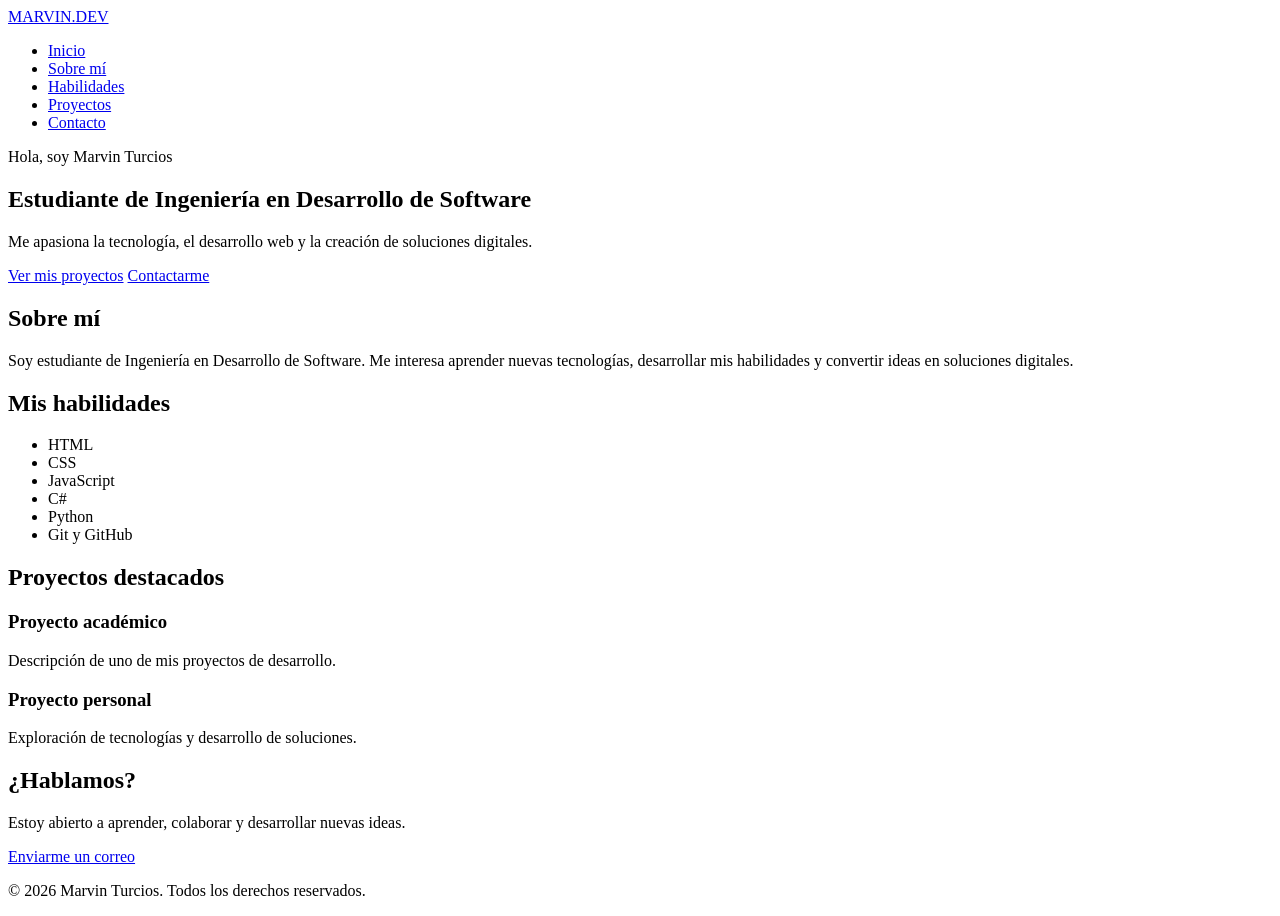
==== index.html @ 81cf1de9 "Commit 1: Crear estructura inicial del portafolio en HTML" ====
<!DOCTYPE html>
<html lang="es">
<head>
    <meta charset="UTF-8">
    <meta name="viewport" content="width=device-width, initial-scale=1.0">
    <meta name="description" content="Portafolio personal de Marvin Turcios, estudiante de Ingeniería en Desarrollo de Software.">
    <title>Marvin Turcios | Desarrollador de Software</title>
</head>

<body>

    <!-- ENCABEZADO Y NAVEGACIÓN -->
    <header>
        <nav>
            <a href="index.html" class="logo">MARVIN.DEV</a>

            <ul>
                <li><a href="#inicio">Inicio</a></li>
                <li><a href="#sobre-mi">Sobre mí</a></li>
                <li><a href="#habilidades">Habilidades</a></li>
                <li><a href="#proyectos">Proyectos</a></li>
                <li><a href="#contacto">Contacto</a></li>
            </ul>
        </nav>
    </header>

    <main>

        <!-- PRESENTACIÓN PRINCIPAL -->
        <section id="inicio">
            <p>Hola, soy Marvin Turcios</p>
            <h1>Estudiante de Ingeniería en Desarrollo de Software</h1>
            <p>
                Me apasiona la tecnología, el desarrollo web
                y la creación de soluciones digitales.
            </p>

            <a href="#proyectos">Ver mis proyectos</a>
            <a href="#contacto">Contactarme</a>
        </section>

        <!-- SOBRE MÍ -->
        <section id="sobre-mi">
            <h2>Sobre mí</h2>
            <p>
                Soy estudiante de Ingeniería en Desarrollo de Software.
                Me interesa aprender nuevas tecnologías, desarrollar
                mis habilidades y convertir ideas en soluciones digitales.
            </p>
        </section>

        <!-- HABILIDADES -->
        <section id="habilidades">
            <h2>Mis habilidades</h2>

            <ul>
                <li>HTML</li>
                <li>CSS</li>
                <li>JavaScript</li>
                <li>C#</li>
                <li>Python</li>
                <li>Git y GitHub</li>
            </ul>
        </section>

        <!-- PROYECTOS -->
        <section id="proyectos">
            <h2>Proyectos destacados</h2>

            <article>
                <h3>Proyecto académico</h3>
                <p>Descripción de uno de mis proyectos de desarrollo.</p>
            </article>

            <article>
                <h3>Proyecto personal</h3>
                <p>Exploración de tecnologías y desarrollo de soluciones.</p>
            </article>
        </section>

        <!-- CONTACTO -->
        <section id="contacto">
            <h2>¿Hablamos?</h2>
            <p>Estoy abierto a aprender, colaborar y desarrollar nuevas ideas.</p>
            <a href="#contacto">
                Enviarme un correo
            </a>
        </section>

    </main>

    <!-- PIE DE PÁGINA -->
    <footer>
        <p>&copy; 2026 Marvin Turcios. Todos los derechos reservados.</p>
    </footer>

</body>
</html>
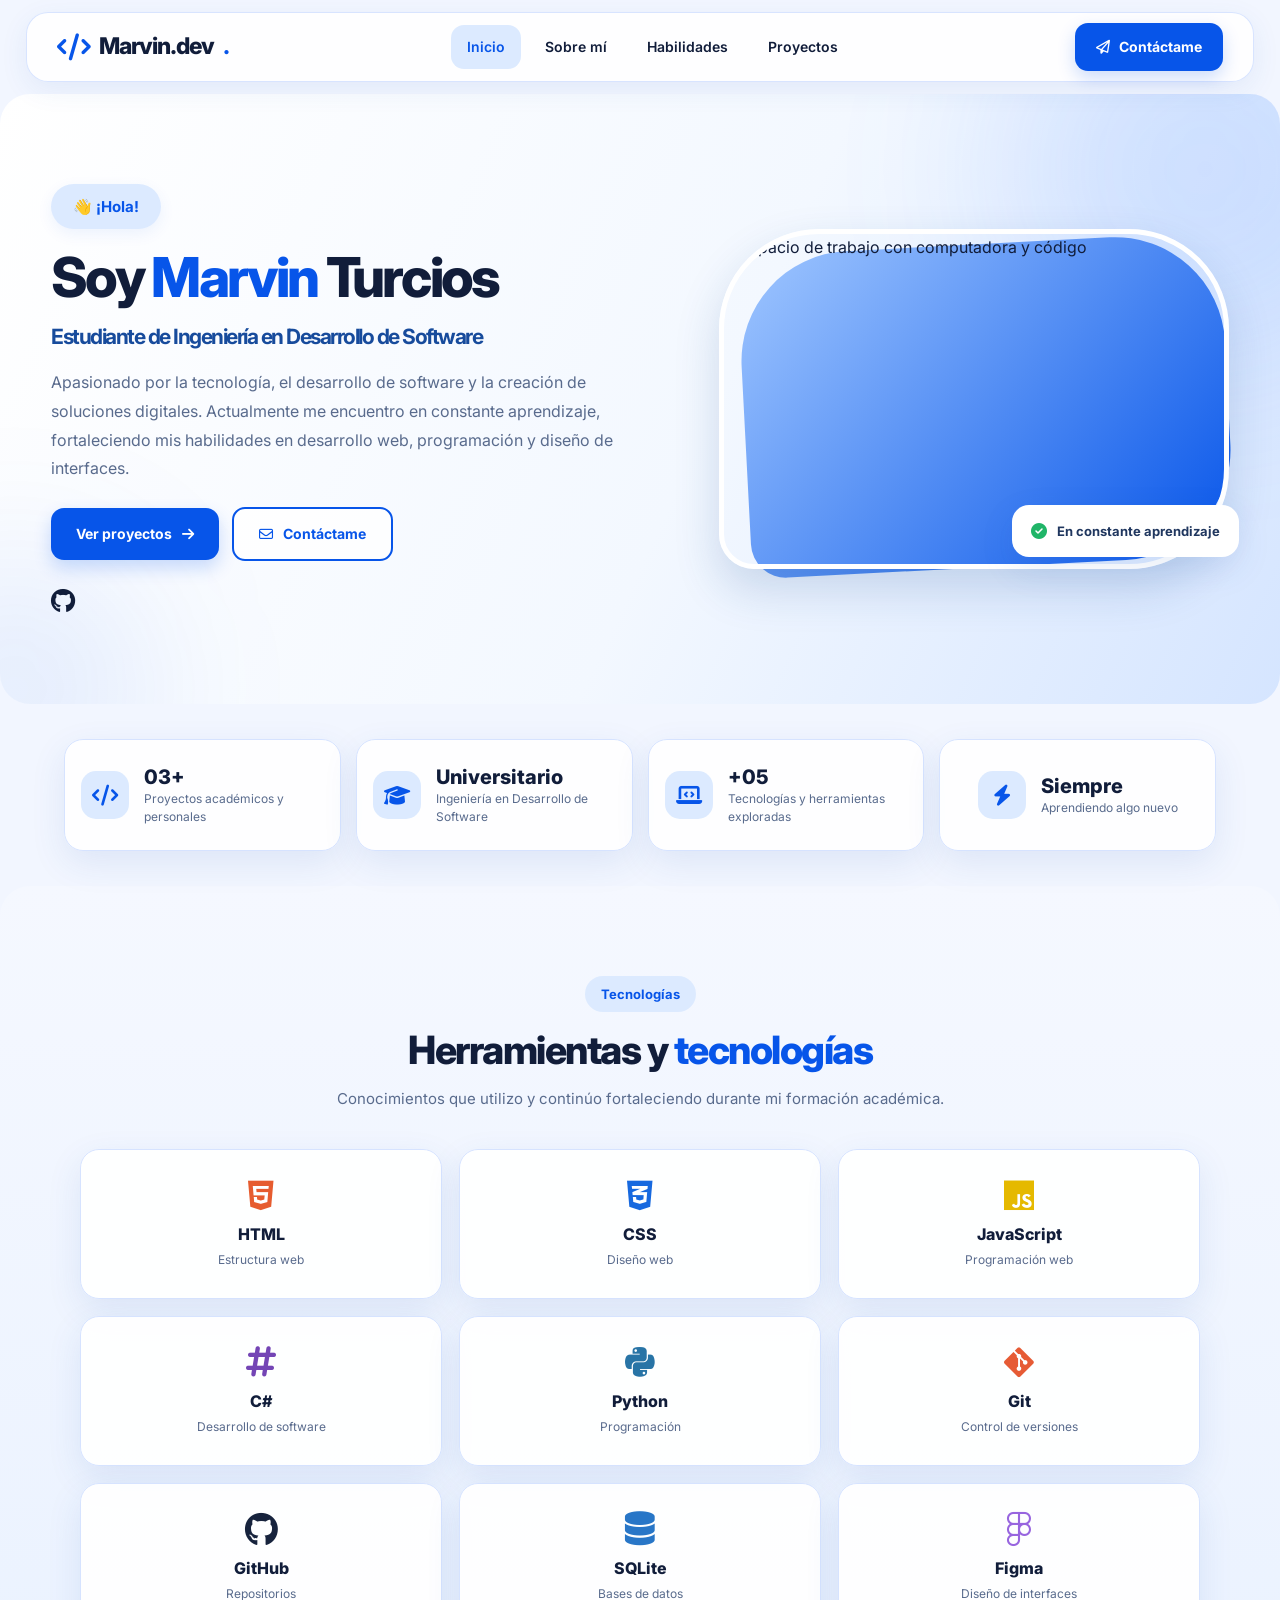
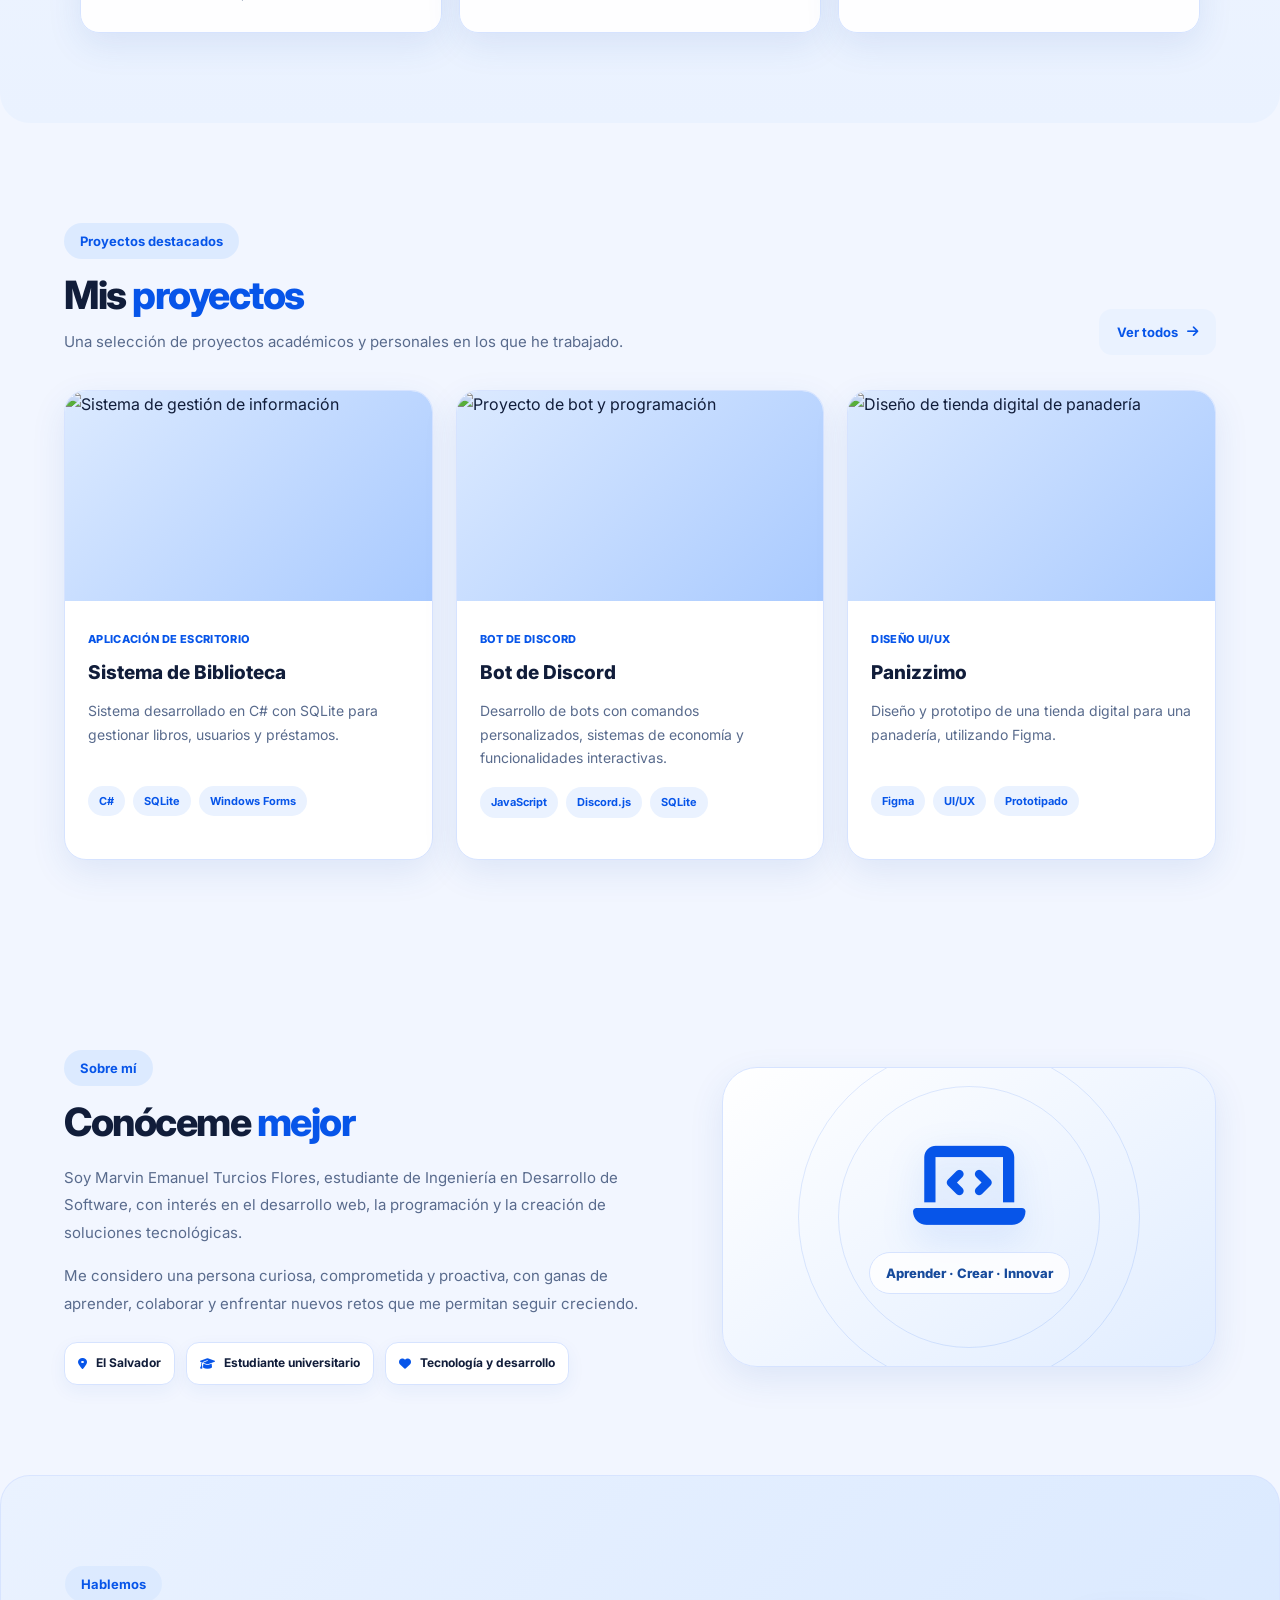
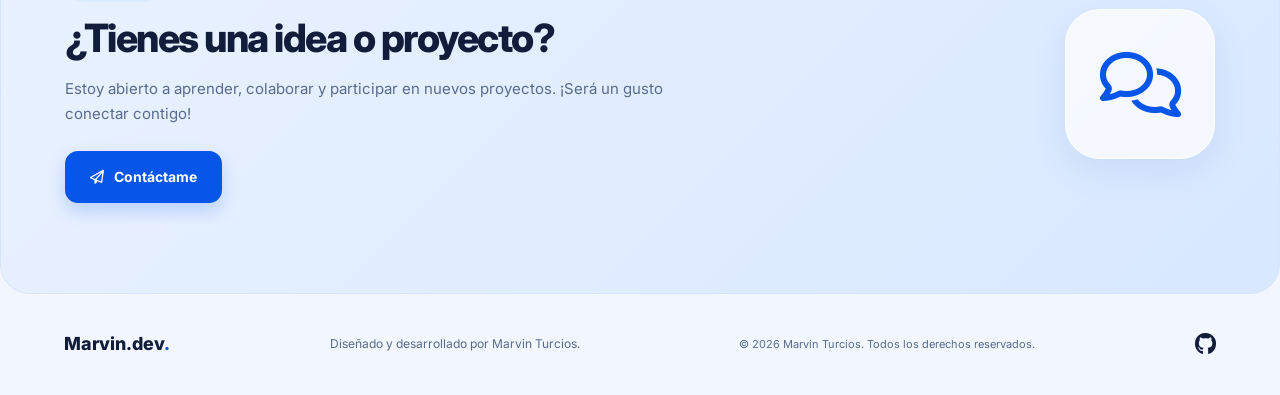
==== commit 0d7dcdb1: "Commit 2: Crear Diseño y agregar animaciones" ====
--- a/index.html
+++ b/index.html
@@ -1,99 +1,628 @@
 
 <!DOCTYPE html>
 <html lang="es">
+
 <head>
     <meta charset="UTF-8">
     <meta name="viewport" content="width=device-width, initial-scale=1.0">
-    <meta name="description" content="Portafolio personal de Marvin Turcios, estudiante de Ingeniería en Desarrollo de Software.">
-    <title>Marvin Turcios | Desarrollador de Software</title>
+
+    <meta name="description"
+        content="Portafolio personal de Marvin Turcios, estudiante de Ingeniería en Desarrollo de Software.">
+
+    <meta name="theme-color" content="#f4f8ff">
+
+    <title>Marvin Turcios | Marvin.dev</title>
+
+    <!-- ESTILOS -->
+    <link rel="stylesheet" href="css/style.css">
+
+    <!-- ICONOS -->
+    <link rel="stylesheet"
+        href="https://cdnjs.cloudflare.com/ajax/libs/font-awesome/6.7.2/css/all.min.css">
+
+    <script src="js/animations.js" defer></script>
+
 </head>
 
 <body>
 
-    <!-- ENCABEZADO Y NAVEGACIÓN -->
+    <!-- =================================================
+         ENCABEZADO Y NAVEGACIÓN
+    ================================================== -->
+
     <header>
+
         <nav>
-            <a href="index.html" class="logo">MARVIN.DEV</a>
+
+            <a href="index.html" class="logo">
+                <i class="fa-solid fa-code"></i>
+                Marvin.dev<span>.</span>
+            </a>
 
             <ul>
-                <li><a href="#inicio">Inicio</a></li>
+                <li><a href="#inicio" class="active">Inicio</a></li>
                 <li><a href="#sobre-mi">Sobre mí</a></li>
                 <li><a href="#habilidades">Habilidades</a></li>
                 <li><a href="#proyectos">Proyectos</a></li>
-                <li><a href="#contacto">Contacto</a></li>
             </ul>
+
+            <div class="nav-actions">
+
+                <a href="#contacto" class="nav-contact">
+                    <i class="fa-regular fa-paper-plane"></i>
+                    Contáctame
+                </a>
+
+            </div>
+
         </nav>
+
     </header>
 
+
     <main>
 
-        <!-- PRESENTACIÓN PRINCIPAL -->
+        <!-- =================================================
+             1. PRESENTACIÓN PRINCIPAL
+        ================================================== -->
+
         <section id="inicio">
-            <p>Hola, soy Marvin Turcios</p>
-            <h1>Estudiante de Ingeniería en Desarrollo de Software</h1>
-            <p>
-                Me apasiona la tecnología, el desarrollo web
-                y la creación de soluciones digitales.
-            </p>
-
-            <a href="#proyectos">Ver mis proyectos</a>
-            <a href="#contacto">Contactarme</a>
+
+            <div class="hero-content">
+
+                <span class="hero-greeting">
+                    👋 ¡Hola!
+                </span>
+
+                <h1>
+                    Soy <span>Marvin</span> Turcios
+                </h1>
+
+                <h2>
+                    Estudiante de Ingeniería en Desarrollo de Software
+                </h2>
+
+                <p>
+                    Apasionado por la tecnología, el desarrollo de software
+                    y la creación de soluciones digitales. Actualmente me
+                    encuentro en constante aprendizaje, fortaleciendo mis
+                    habilidades en desarrollo web, programación y diseño
+                    de interfaces.
+                </p>
+
+                <div class="hero-buttons">
+
+                    <a href="#proyectos" class="btn-primary">
+                        Ver proyectos
+                        <i class="fa-solid fa-arrow-right"></i>
+                    </a>
+
+                    <a href="#contacto" class="btn-outline">
+                        <i class="fa-regular fa-envelope"></i>
+                        Contáctame
+                    </a>
+
+                </div>
+
+                <!-- REDES SOCIALES -->
+
+                <div class="social-links">
+
+                    <a href="https://github.com/marvinturcios-lab"
+                        target="_blank"
+                        rel="noopener noreferrer"
+                        aria-label="GitHub">
+
+                        <i class="fa-brands fa-github"></i>
+
+                    </a>
+
+                </div>
+
+            </div>
+
+
+            <!-- IMAGEN PRINCIPAL -->
+
+            <div class="hero-image">
+
+                <div class="image-decoration"></div>
+
+                <img
+                    src="https://images.unsplash.com/photo-1498050108023-c5249f4df085?auto=format&fit=crop&w=1000&q=85"
+                    alt="Espacio de trabajo con computadora y código">
+
+                <div class="floating-badge">
+
+                    <i class="fa-solid fa-circle-check"></i>
+
+                    En constante aprendizaje
+
+                </div>
+
+            </div>
+
         </section>
 
-        <!-- SOBRE MÍ -->
+
+        <!-- =================================================
+             2. ESTADÍSTICAS
+        ================================================== -->
+
+        <section id="estadisticas">
+
+            <div class="stat-card">
+
+                <div class="stat-icon">
+                    <i class="fa-solid fa-code"></i>
+                </div>
+
+                <div>
+                    <h3>03+</h3>
+                    <p>Proyectos académicos y personales</p>
+                </div>
+
+            </div>
+
+
+            <div class="stat-card">
+
+                <div class="stat-icon">
+                    <i class="fa-solid fa-graduation-cap"></i>
+                </div>
+
+                <div>
+                    <h3>Universitario</h3>
+                    <p>Ingeniería en Desarrollo de Software</p>
+                </div>
+
+            </div>
+
+
+            <div class="stat-card">
+
+                <div class="stat-icon">
+                    <i class="fa-solid fa-laptop-code"></i>
+                </div>
+
+                <div>
+                    <h3>+05</h3>
+                    <p>Tecnologías y herramientas exploradas</p>
+                </div>
+
+            </div>
+
+
+            <div class="stat-card">
+
+                <div class="stat-icon">
+                    <i class="fa-solid fa-bolt"></i>
+                </div>
+
+                <div>
+                    <h3>Siempre</h3>
+                    <p>Aprendiendo algo nuevo</p>
+                </div>
+
+            </div>
+
+        </section>
+
+
+        <!-- =================================================
+             3. HABILIDADES Y TECNOLOGÍAS
+        ================================================== -->
+
+        <section id="habilidades">
+
+            <div class="section-heading">
+
+                <span class="section-tag">
+                    Tecnologías
+                </span>
+
+                <h2>
+                    Herramientas y <span>tecnologías</span>
+                </h2>
+
+                <p>
+                    Conocimientos que utilizo y continúo fortaleciendo
+                    durante mi formación académica.
+                </p>
+
+            </div>
+
+
+            <div class="skills-grid">
+
+                <article class="skill-card">
+
+                    <i class="fa-brands fa-html5 html-icon"></i>
+
+                    <h3>HTML</h3>
+
+                    <p>Estructura web</p>
+
+                </article>
+
+
+                <article class="skill-card">
+
+                    <i class="fa-brands fa-css3-alt css-icon"></i>
+
+                    <h3>CSS</h3>
+
+                    <p>Diseño web</p>
+
+                </article>
+
+
+                <article class="skill-card">
+
+                    <i class="fa-brands fa-js js-icon"></i>
+
+                    <h3>JavaScript</h3>
+
+                    <p>Programación web</p>
+
+                </article>
+
+
+                <article class="skill-card">
+
+                    <i class="fa-solid fa-hashtag csharp-icon"></i>
+
+                    <h3>C#</h3>
+
+                    <p>Desarrollo de software</p>
+
+                </article>
+
+
+                <article class="skill-card">
+
+                    <i class="fa-brands fa-python python-icon"></i>
+
+                    <h3>Python</h3>
+
+                    <p>Programación</p>
+
+                </article>
+
+
+                <article class="skill-card">
+
+                    <i class="fa-brands fa-git-alt git-icon"></i>
+
+                    <h3>Git</h3>
+
+                    <p>Control de versiones</p>
+
+                </article>
+
+
+                <article class="skill-card">
+
+                    <i class="fa-brands fa-github github-icon"></i>
+
+                    <h3>GitHub</h3>
+
+                    <p>Repositorios</p>
+
+                </article>
+
+
+                <article class="skill-card">
+
+                    <i class="fa-solid fa-database database-icon"></i>
+
+                    <h3>SQLite</h3>
+
+                    <p>Bases de datos</p>
+
+                </article>
+
+
+                <article class="skill-card">
+
+                    <i class="fa-brands fa-figma figma-icon"></i>
+
+                    <h3>Figma</h3>
+
+                    <p>Diseño de interfaces</p>
+
+                </article>
+
+            </div>
+
+        </section>
+
+
+        <!-- =================================================
+             4. PROYECTOS DESTACADOS
+        ================================================== -->
+
+        <section id="proyectos">
+
+            <div class="projects-heading">
+
+                <div>
+
+                    <span class="section-tag">
+                        Proyectos destacados
+                    </span>
+
+                    <h2>
+                        Mis <span>proyectos</span>
+                    </h2>
+
+                    <p>
+                        Una selección de proyectos académicos y personales
+                        en los que he trabajado.
+                    </p>
+
+                </div>
+
+                <a href="projects.html" class="projects-link">
+                    Ver todos
+                    <i class="fa-solid fa-arrow-right"></i>
+                </a>
+
+            </div>
+
+
+            <div class="projects-grid">
+
+                <!-- PROYECTO 1 -->
+
+                <article class="project-card">
+
+                    <div class="project-image">
+
+                        <img
+                            src="https://images.unsplash.com/photo-1455390582262-044cdead277a?auto=format&fit=crop&w=900&q=85"
+                            alt="Sistema de gestión de información">
+
+                    </div>
+
+                    <div class="project-content">
+
+                        <span class="project-category">
+                            Aplicación de escritorio
+                        </span>
+
+                        <h3>Sistema de Biblioteca</h3>
+
+                        <p>
+                            Sistema desarrollado en C# con SQLite
+                            para gestionar libros, usuarios y préstamos.
+                        </p>
+
+                        <div class="project-tags">
+
+                            <span>C#</span>
+                            <span>SQLite</span>
+                            <span>Windows Forms</span>
+
+                        </div>
+
+                    </div>
+
+                </article>
+
+
+                <!-- PROYECTO 2 -->
+
+                <article class="project-card">
+
+                    <div class="project-image">
+
+                        <img
+                            src="https://images.unsplash.com/photo-1614680376573-df3480f0c6ff?auto=format&fit=crop&w=900&q=85"
+                            alt="Proyecto de bot y programación">
+
+                    </div>
+
+                    <div class="project-content">
+
+                        <span class="project-category">
+                            Bot de Discord
+                        </span>
+
+                        <h3>Bot de Discord</h3>
+
+                        <p>
+                            Desarrollo de bots con comandos personalizados,
+                            sistemas de economía y funcionalidades interactivas.
+                        </p>
+
+                        <div class="project-tags">
+
+                            <span>JavaScript</span>
+                            <span>Discord.js</span>
+                            <span>SQLite</span>
+
+                        </div>
+
+                    </div>
+
+                </article>
+
+
+                <!-- PROYECTO 3 -->
+
+                <article class="project-card">
+
+                    <div class="project-image">
+
+                        <img
+                            src="https://images.unsplash.com/photo-1509440159596-0249088772ff?auto=format&fit=crop&w=900&q=85"
+                            alt="Diseño de tienda digital de panadería">
+
+                    </div>
+
+                    <div class="project-content">
+
+                        <span class="project-category">
+                            Diseño UI/UX
+                        </span>
+
+                        <h3>Panizzimo</h3>
+
+                        <p>
+                            Diseño y prototipo de una tienda digital
+                            para una panadería, utilizando Figma.
+                        </p>
+
+                        <div class="project-tags">
+
+                            <span>Figma</span>
+                            <span>UI/UX</span>
+                            <span>Prototipado</span>
+
+                        </div>
+
+                    </div>
+
+                </article>
+
+            </div>
+
+        </section>
+
+
+        <!-- =================================================
+             5. SOBRE MÍ
+        ================================================== -->
+
         <section id="sobre-mi">
-            <h2>Sobre mí</h2>
-            <p>
-                Soy estudiante de Ingeniería en Desarrollo de Software.
-                Me interesa aprender nuevas tecnologías, desarrollar
-                mis habilidades y convertir ideas en soluciones digitales.
-            </p>
+
+            <div class="about-content">
+
+                <span class="section-tag">
+                    Sobre mí
+                </span>
+
+                <h2>
+                    Conóceme <span>mejor</span>
+                </h2>
+
+                <p>
+                    Soy Marvin Emanuel Turcios Flores, estudiante de
+                    Ingeniería en Desarrollo de Software, con interés
+                    en el desarrollo web, la programación y la creación
+                    de soluciones tecnológicas.
+                </p>
+
+                <p>
+                    Me considero una persona curiosa, comprometida
+                    y proactiva, con ganas de aprender, colaborar
+                    y enfrentar nuevos retos que me permitan seguir creciendo.
+                </p>
+
+                <div class="about-details">
+
+                    <div>
+                        <i class="fa-solid fa-location-dot"></i>
+                        <span>El Salvador</span>
+                    </div>
+
+                    <div>
+                        <i class="fa-solid fa-graduation-cap"></i>
+                        <span>Estudiante universitario</span>
+                    </div>
+
+                    <div>
+                        <i class="fa-solid fa-heart"></i>
+                        <span>Tecnología y desarrollo</span>
+                    </div>
+
+                </div>
+
+            </div>
+
+            <div class="about-decoration">
+
+                <i class="fa-solid fa-laptop-code"></i>
+
+                <span>Aprender · Crear · Innovar</span>
+
+            </div>
+
         </section>
 
-        <!-- HABILIDADES -->
-        <section id="habilidades">
-            <h2>Mis habilidades</h2>
-
-            <ul>
-                <li>HTML</li>
-                <li>CSS</li>
-                <li>JavaScript</li>
-                <li>C#</li>
-                <li>Python</li>
-                <li>Git y GitHub</li>
-            </ul>
+
+        <!-- =================================================
+             6. CONTACTO
+        ================================================== -->
+
+        <section id="contacto">
+
+            <div class="contact-content">
+
+                <span class="section-tag">
+                    Hablemos
+                </span>
+
+                <h2>
+                    ¿Tienes una idea o proyecto?
+                </h2>
+
+                <p>
+                    Estoy abierto a aprender, colaborar y participar
+                    en nuevos proyectos. ¡Será un gusto conectar contigo!
+                </p>
+
+                <a href="contact.html" class="btn-primary">
+
+                    <i class="fa-regular fa-paper-plane"></i>
+
+                    Contáctame
+
+                </a>
+
+            </div>
+
+            <div class="contact-icon">
+
+                <i class="fa-regular fa-comments"></i>
+
+            </div>
+
         </section>
 
-        <!-- PROYECTOS -->
-        <section id="proyectos">
-            <h2>Proyectos destacados</h2>
-
-            <article>
-                <h3>Proyecto académico</h3>
-                <p>Descripción de uno de mis proyectos de desarrollo.</p>
-            </article>
-
-            <article>
-                <h3>Proyecto personal</h3>
-                <p>Exploración de tecnologías y desarrollo de soluciones.</p>
-            </article>
-        </section>
-
-        <!-- CONTACTO -->
-        <section id="contacto">
-            <h2>¿Hablamos?</h2>
-            <p>Estoy abierto a aprender, colaborar y desarrollar nuevas ideas.</p>
-            <a href="#contacto">
-                Enviarme un correo
-            </a>
-        </section>
-
     </main>
 
-    <!-- PIE DE PÁGINA -->
+
+    <!-- =================================================
+         7. PIE DE PÁGINA
+    ================================================== -->
+
     <footer>
-        <p>&copy; 2026 Marvin Turcios. Todos los derechos reservados.</p>
+
+        <a href="#inicio" class="footer-logo">
+            Marvin.dev<span>.</span>
+        </a>
+
+        <p>
+            Diseñado y desarrollado por Marvin Turcios.
+        </p>
+
+        <p class="copyright">
+            &copy; 2026 Marvin Turcios. Todos los derechos reservados.
+        </p>
+
+        <a href="https://github.com/marvinturcios-lab"
+            target="_blank"
+            rel="noopener noreferrer"
+            aria-label="GitHub">
+
+            <i class="fa-brands fa-github"></i>
+
+        </a>
+
     </footer>
 
 </body>
-</html>
+
+</html>
--- a/css/style.css
+++ b/css/style.css
@@ -0,0 +1,809 @@
+/* =========================================================
+   MARVIN.DEV — DISEÑO + ANIMACIONES
+   ========================================================= */
+
+@import url('https://fonts.googleapis.com/css2?family=Inter:wght@400;500;600;700;800&display=swap');
+
+:root {
+    --primary: #0755e9;
+    --primary-dark: #0644c2;
+    --primary-light: #dceaff;
+    --background: #f2f6ff;
+    --surface: #ffffff;
+    --surface-soft: #f7faff;
+    --text: #111d3a;
+    --text-secondary: #596b8d;
+    --border: #d6e3ff;
+    --shadow: 0 12px 35px rgba(35, 91, 180, .10);
+    --shadow-hover: 0 22px 48px rgba(35, 91, 180, .18);
+    --radius: 22px;
+    --ease-premium: cubic-bezier(.2, .75, .25, 1);
+    --motion-fast: .25s;
+    --motion-medium: .55s;
+}
+
+* {
+    margin: 0;
+    padding: 0;
+    box-sizing: border-box;
+    scroll-behavior: smooth;
+}
+
+html { scroll-padding-top: 105px; }
+
+body {
+    font-family: 'Inter', sans-serif;
+    background: var(--background);
+    color: var(--text);
+    line-height: 1.7;
+    overflow-x: hidden;
+}
+
+::selection { background: var(--primary); color: #fff; }
+
+a { color: inherit; text-decoration: none; }
+img { display: block; max-width: 100%; }
+button, input, textarea { font: inherit; }
+
+a:focus-visible, button:focus-visible {
+    outline: 3px solid rgba(7, 85, 233, .45);
+    outline-offset: 4px;
+    border-radius: 12px;
+}
+
+/* HEADER / NAVEGACIÓN */
+header {
+    width: 100%;
+    padding: 12px 2%;
+    position: sticky;
+    top: 0;
+    z-index: 1000;
+    animation: header-enter .75s var(--ease-premium) both;
+}
+
+nav {
+    width: 100%;
+    max-width: 1500px;
+    min-height: 70px;
+    margin: auto;
+    padding: 10px 30px;
+    display: flex;
+    align-items: center;
+    justify-content: space-between;
+    gap: 20px;
+    background: rgba(255,255,255,.88);
+    -webkit-backdrop-filter: blur(18px);
+    backdrop-filter: blur(18px);
+    border: 1px solid rgba(214,227,255,.95);
+    border-radius: 22px;
+    box-shadow: 0 8px 28px rgba(35,91,180,.08);
+    transition: box-shadow var(--motion-medium) var(--ease-premium),
+                background var(--motion-medium) var(--ease-premium);
+}
+
+nav:hover { box-shadow: var(--shadow); }
+
+.logo {
+    display: inline-flex;
+    align-items: center;
+    gap: 9px;
+    flex-shrink: 0;
+    color: var(--text);
+    font-size: 23px;
+    font-weight: 800;
+    letter-spacing: -1px;
+    transition: transform var(--motion-medium) var(--ease-premium);
+}
+.logo i { color: var(--primary); font-size: 27px; }
+.logo span, .footer-logo span { color: var(--primary); }
+.logo:hover { transform: translateY(-2px); }
+
+nav ul {
+    display: flex;
+    align-items: center;
+    justify-content: center;
+    gap: 8px;
+    list-style: none;
+}
+nav ul li a {
+    display: block;
+    padding: 10px 16px;
+    border-radius: 13px;
+    color: var(--text);
+    font-size: 14px;
+    font-weight: 600;
+    transition: color var(--motion-fast) ease,
+                background var(--motion-fast) ease,
+                transform var(--motion-fast) ease;
+}
+nav ul li a:hover,
+nav ul li a.active {
+    color: var(--primary);
+    background: var(--primary-light);
+}
+nav ul li a:hover { transform: translateY(-2px); }
+
+.nav-contact {
+    display: inline-flex;
+    align-items: center;
+    justify-content: center;
+    gap: 9px;
+    padding: 12px 21px;
+    border-radius: 13px;
+    background: var(--primary);
+    color: #fff;
+    font-size: 14px;
+    font-weight: 700;
+    box-shadow: 0 7px 18px rgba(7,85,233,.20);
+    transition: transform var(--motion-medium) var(--ease-premium),
+                box-shadow var(--motion-medium) var(--ease-premium),
+                background var(--motion-fast) ease;
+}
+.nav-contact:hover {
+    background: var(--primary-dark);
+    transform: translateY(-3px);
+    box-shadow: 0 13px 25px rgba(7,85,233,.27);
+}
+
+/* CONTENIDO GENERAL */
+main { width: 100%; max-width: 1600px; margin: auto; }
+section {
+    padding: 90px 5%;
+    scroll-margin-top: 100px;
+}
+.section-tag {
+    display: inline-flex;
+    align-items: center;
+    padding: 7px 16px;
+    margin-bottom: 13px;
+    color: var(--primary);
+    background: var(--primary-light);
+    border-radius: 30px;
+    font-size: 13px;
+    font-weight: 700;
+}
+section h2, .section-heading h2, .projects-heading h2, .about-content h2 {
+    color: var(--text);
+    font-size: clamp(28px, 4vw, 39px);
+    font-weight: 800;
+    letter-spacing: -1.5px;
+    line-height: 1.2;
+}
+section h2 span, .section-heading h2 span, .projects-heading h2 span,
+.about-content h2 span { color: var(--primary); }
+
+/* HERO */
+#inicio {
+    min-height: 610px;
+    padding: 75px 4%;
+    display: grid;
+    grid-template-columns: 1.1fr .9fr;
+    align-items: center;
+    gap: 45px;
+    position: relative;
+    isolation: isolate;
+    overflow: hidden;
+    background: linear-gradient(115deg, #fff 0%, #f3f8ff 55%, #d5e5ff 100%);
+    border-radius: 30px;
+}
+#inicio::before, #inicio::after {
+    content: "";
+    position: absolute;
+    z-index: -1;
+    border-radius: 50%;
+    pointer-events: none;
+}
+#inicio::before {
+    width: 390px; height: 390px;
+    right: -120px; top: -120px;
+    background: rgba(80,143,255,.15);
+    filter: blur(85px);
+    animation: ambient-drift 12s ease-in-out infinite alternate;
+}
+#inicio::after {
+    width: 270px; height: 270px;
+    left: -120px; bottom: -120px;
+    background: rgba(7,85,233,.09);
+    filter: blur(75px);
+}
+.hero-content { max-width: 650px; position: relative; z-index: 2; }
+.hero-greeting {
+    display: inline-flex;
+    align-items: center;
+    gap: 8px;
+    padding: 10px 22px;
+    margin-bottom: 17px;
+    border-radius: 30px;
+    background: #dceaff;
+    color: var(--primary);
+    font-size: 15px;
+    font-weight: 700;
+    box-shadow: 0 5px 16px rgba(7,85,233,.07);
+    animation: greeting-float 4.5s ease-in-out infinite;
+}
+.hero-content h1 {
+    margin-bottom: 13px;
+    color: var(--text);
+    font-size: clamp(38px, 5vw, 55px);
+    line-height: 1.13;
+    font-weight: 800;
+    letter-spacing: -2.7px;
+}
+.hero-content h1 span { color: var(--primary); }
+.hero-content h2 {
+    margin-bottom: 17px;
+    color: #174b9c;
+    font-size: clamp(17px, 2vw, 21px);
+    font-weight: 700;
+    line-height: 1.4;
+}
+.hero-content p {
+    max-width: 610px;
+    margin-bottom: 24px;
+    color: var(--text-secondary);
+    font-size: 16px;
+    line-height: 1.8;
+}
+.hero-buttons {
+    display: flex;
+    align-items: center;
+    flex-wrap: wrap;
+    gap: 13px;
+}
+.btn-primary, .btn-outline {
+    min-height: 52px;
+    padding: 13px 25px;
+    display: inline-flex;
+    align-items: center;
+    justify-content: center;
+    gap: 10px;
+    border-radius: 13px;
+    font-size: 14px;
+    font-weight: 700;
+    transition: transform var(--motion-medium) var(--ease-premium),
+                box-shadow var(--motion-medium) var(--ease-premium),
+                background var(--motion-fast) ease,
+                color var(--motion-fast) ease;
+}
+.btn-primary {
+    color: #fff;
+    background: var(--primary);
+    box-shadow: 0 8px 18px rgba(7,85,233,.20);
+}
+.btn-primary:hover {
+    color: #fff;
+    background: var(--primary-dark);
+    transform: translateY(-4px);
+    box-shadow: 0 14px 28px rgba(7,85,233,.29);
+}
+.btn-primary i, .nav-contact i { transition: transform var(--motion-medium) var(--ease-premium); }
+.btn-primary:hover i, .nav-contact:hover i { transform: translateX(4px); }
+.btn-outline {
+    color: var(--primary);
+    border: 2px solid var(--primary);
+    background: rgba(255,255,255,.78);
+}
+.btn-outline:hover {
+    color: #fff;
+    background: var(--primary);
+    transform: translateY(-4px);
+    box-shadow: 0 12px 25px rgba(7,85,233,.18);
+}
+.social-links {
+    display: flex;
+    align-items: center;
+    gap: 21px;
+    margin-top: 28px;
+}
+.social-links a {
+    display: inline-flex;
+    color: var(--text);
+    font-size: 25px;
+    transition: color var(--motion-fast) ease,
+                transform var(--motion-medium) var(--ease-premium);
+}
+.social-links a:hover {
+    color: var(--primary);
+    transform: translateY(-5px) scale(1.12);
+}
+
+/* IMAGEN DEL HERO */
+.hero-image {
+    position: relative;
+    width: 100%;
+    max-width: 520px;
+    justify-self: center;
+    isolation: isolate;
+}
+.hero-image img {
+    width: 100%;
+    height: 340px;
+    object-fit: cover;
+    position: relative;
+    z-index: 2;
+    border: 5px solid #fff;
+    border-radius: 100px 100px 100px 35px;
+    box-shadow: 0 20px 45px rgba(29,75,145,.18);
+    transition: transform .8s var(--ease-premium), box-shadow .8s var(--ease-premium);
+}
+.hero-image:hover img {
+    transform: translateY(-5px) scale(1.015);
+    box-shadow: 0 28px 55px rgba(29,75,145,.23);
+}
+.image-decoration {
+    position: absolute;
+    z-index: 1;
+    top: 15px; left: 25px;
+    width: 95%; height: 95%;
+    background: linear-gradient(135deg, #9fc6ff, var(--primary));
+    border-radius: 110px 110px 110px 35px;
+    transform: rotate(-3deg);
+    animation: decoration-breathe 7s ease-in-out infinite;
+}
+.floating-badge {
+    position: absolute;
+    z-index: 3;
+    right: -10px; bottom: 12px;
+    display: flex;
+    align-items: center;
+    gap: 10px;
+    padding: 15px 19px;
+    color: #20375f;
+    background: #fff;
+    border-radius: 17px;
+    font-size: 13px;
+    font-weight: 700;
+    box-shadow: var(--shadow);
+    animation: badge-float 5s ease-in-out infinite;
+}
+.floating-badge i { color: #20b568; font-size: 16px; }
+
+/* ESTADÍSTICAS */
+#estadisticas {
+    display: grid;
+    grid-template-columns: repeat(4, minmax(0, 1fr));
+    gap: 15px;
+    padding-top: 35px;
+    padding-bottom: 35px;
+}
+.stat-card {
+    min-height: 112px;
+    display: flex;
+    align-items: center;
+    justify-content: center;
+    gap: 15px;
+    padding: 20px 16px;
+    background: rgba(255,255,255,.88);
+    border: 1px solid var(--border);
+    border-radius: 19px;
+    box-shadow: var(--shadow);
+    transition: transform .55s var(--ease-premium), box-shadow .55s var(--ease-premium), border-color .3s ease;
+}
+.stat-card:hover {
+    transform: translateY(-7px);
+    border-color: #a9c9ff;
+    box-shadow: var(--shadow-hover);
+}
+.stat-icon {
+    width: 48px; height: 48px;
+    flex: 0 0 48px;
+    display: grid;
+    place-items: center;
+    color: var(--primary);
+    background: var(--primary-light);
+    border-radius: 15px;
+    font-size: 21px;
+    transition: transform .55s var(--ease-premium);
+}
+.stat-card:hover .stat-icon { transform: rotate(-8deg) scale(1.08); }
+.stat-card h3 { color: var(--text); font-size: 20px; font-weight: 800; line-height: 1.25; }
+.stat-card p { color: var(--text-secondary); font-size: 12px; line-height: 1.45; }
+
+/* HABILIDADES */
+#habilidades {
+    background: linear-gradient(180deg, #f5f8ff, #eaf2ff);
+    border-radius: 30px;
+}
+.section-heading { max-width: 780px; margin: 0 auto 38px; text-align: center; }
+.section-heading .section-tag { margin-bottom: 15px; }
+.section-heading h2 { margin-bottom: 12px; }
+.section-heading p { color: var(--text-secondary); font-size: 15px; }
+.skills-grid {
+    max-width: 1120px;
+    margin: auto;
+    display: grid;
+    grid-template-columns: repeat(3, minmax(0, 1fr));
+    gap: 17px;
+}
+.skill-card {
+    min-height: 150px;
+    padding: 23px 17px;
+    display: flex;
+    flex-direction: column;
+    align-items: center;
+    justify-content: center;
+    text-align: center;
+    background: rgba(255,255,255,.92);
+    border: 1px solid var(--border);
+    border-radius: 19px;
+    box-shadow: var(--shadow);
+    transition: transform .55s var(--ease-premium), box-shadow .55s var(--ease-premium), border-color .3s ease;
+}
+.skill-card:hover {
+    transform: translateY(-8px) scale(1.015);
+    border-color: #a9c9ff;
+    box-shadow: var(--shadow-hover);
+}
+.skill-card > i {
+    margin-bottom: 9px;
+    font-size: 34px;
+    transition: transform .55s var(--ease-premium), filter .55s ease;
+}
+.skill-card:hover > i { transform: translateY(-4px) scale(1.13); filter: drop-shadow(0 5px 7px rgba(7,85,233,.16)); }
+.skill-card h3 { margin-bottom: 2px; color: var(--text); font-size: 16px; font-weight: 800; }
+.skill-card p { color: var(--text-secondary); font-size: 12px; }
+.html-icon { color: #e65c2f; }
+.css-icon { color: #1769df; }
+.js-icon { color: #e5b900; }
+.csharp-icon { color: #7445b5; }
+.python-icon { color: #2874a6; }
+.git-icon { color: #e65b35; }
+.github-icon { color: #17233d; }
+.database-icon { color: #2876c7; }
+.figma-icon { color: #9865df; }
+
+/* PROYECTOS */
+#proyectos { padding-top: 100px; padding-bottom: 100px; }
+.projects-heading {
+    max-width: 1250px;
+    margin: 0 auto 35px;
+    display: flex;
+    align-items: end;
+    justify-content: space-between;
+    gap: 25px;
+}
+.projects-heading h2 { margin-bottom: 10px; }
+.projects-heading p { color: var(--text-secondary); font-size: 15px; }
+.projects-link {
+    display: inline-flex;
+    align-items: center;
+    gap: 9px;
+    flex-shrink: 0;
+    padding: 12px 18px;
+    color: var(--primary);
+    background: #eaf2ff;
+    border-radius: 13px;
+    font-size: 13px;
+    font-weight: 700;
+    transition: gap var(--motion-medium) var(--ease-premium), background .3s ease, transform .3s ease;
+}
+.projects-link:hover { gap: 15px; background: #dceaff; transform: translateY(-2px); }
+.projects-grid {
+    max-width: 1250px;
+    margin: auto;
+    display: grid;
+    grid-template-columns: repeat(3, minmax(0, 1fr));
+    gap: 23px;
+}
+.project-card {
+    min-width: 0;
+    overflow: hidden;
+    background: #fff;
+    border: 1px solid var(--border);
+    border-radius: 22px;
+    box-shadow: var(--shadow);
+    transition: transform .6s var(--ease-premium), box-shadow .6s var(--ease-premium), border-color .3s ease;
+}
+.project-card:hover {
+    transform: translateY(-9px);
+    border-color: #a9c9ff;
+    box-shadow: var(--shadow-hover);
+}
+.project-image {
+    width: 100%;
+    height: 210px;
+    position: relative;
+    overflow: hidden;
+    display: flex;
+    align-items: center;
+    justify-content: center;
+    background: linear-gradient(135deg, #dceaff, #a9caff);
+}
+.project-image img {
+    width: 100%;
+    height: 100%;
+    object-fit: cover;
+    transition: transform .85s var(--ease-premium), filter .6s ease;
+}
+.project-card:hover .project-image img { transform: scale(1.075); filter: saturate(1.08); }
+.project-placeholder {
+    width: 100%; height: 100%;
+    display: flex;
+    flex-direction: column;
+    align-items: center;
+    justify-content: center;
+    gap: 12px;
+    color: #1856bd;
+    font-size: 14px;
+    font-weight: 600;
+}
+.project-placeholder i { font-size: 42px; }
+.project-content { padding: 23px; }
+.project-category {
+    display: inline-block;
+    margin-bottom: 9px;
+    color: var(--primary);
+    font-size: 11px;
+    font-weight: 800;
+    letter-spacing: .35px;
+    text-transform: uppercase;
+}
+.project-content h3 { margin-bottom: 9px; color: var(--text); font-size: 19px; font-weight: 800; }
+.project-content p { min-height: 70px; margin-bottom: 17px; color: var(--text-secondary); font-size: 14px; line-height: 1.7; }
+.project-tags { display: flex; flex-wrap: wrap; gap: 8px; margin-bottom: 18px; }
+.project-tags span {
+    padding: 6px 11px;
+    color: var(--primary);
+    background: #eaf2ff;
+    border-radius: 20px;
+    font-size: 11px;
+    font-weight: 700;
+}
+.project-link {
+    display: inline-flex;
+    align-items: center;
+    gap: 8px;
+    color: var(--primary);
+    font-size: 13px;
+    font-weight: 700;
+    transition: gap var(--motion-medium) var(--ease-premium);
+}
+.project-link:hover { gap: 13px; }
+
+/* SOBRE MÍ */
+#sobre-mi {
+    display: grid;
+    grid-template-columns: 1.1fr .9fr;
+    align-items: center;
+    gap: 55px;
+    position: relative;
+}
+.about-content { max-width: 680px; }
+.about-content h2 { margin-bottom: 18px; }
+.about-content > p { margin-bottom: 15px; color: var(--text-secondary); font-size: 15px; line-height: 1.85; }
+.about-details {
+    display: flex;
+    flex-wrap: wrap;
+    gap: 11px;
+    margin-top: 25px;
+}
+.about-details > div {
+    display: inline-flex;
+    align-items: center;
+    gap: 9px;
+    padding: 10px 13px;
+    color: var(--text);
+    background: #fff;
+    border: 1px solid var(--border);
+    border-radius: 13px;
+    box-shadow: 0 6px 18px rgba(35,91,180,.06);
+    font-size: 12px;
+    font-weight: 700;
+    transition: transform .4s var(--ease-premium), border-color .3s ease;
+}
+.about-details > div:hover { transform: translateY(-4px); border-color: #a9c9ff; }
+.about-details i { color: var(--primary); }
+.about-decoration {
+    min-height: 300px;
+    display: flex;
+    flex-direction: column;
+    align-items: center;
+    justify-content: center;
+    gap: 22px;
+    position: relative;
+    overflow: hidden;
+    color: var(--primary);
+    background: linear-gradient(145deg, #fff, #e1edff);
+    border: 1px solid var(--border);
+    border-radius: 35px;
+    box-shadow: var(--shadow);
+}
+.about-decoration::before, .about-decoration::after {
+    content: "";
+    position: absolute;
+    border: 1px solid rgba(7,85,233,.12);
+    border-radius: 50%;
+}
+.about-decoration::before { width: 260px; height: 260px; }
+.about-decoration::after { width: 340px; height: 340px; }
+.about-decoration > i {
+    position: relative;
+    z-index: 1;
+    font-size: 90px;
+    filter: drop-shadow(0 12px 18px rgba(7,85,233,.16));
+    animation: laptop-hover 5s ease-in-out infinite;
+}
+.about-decoration > span {
+    position: relative;
+    z-index: 1;
+    padding: 9px 16px;
+    color: #174b9c;
+    background: rgba(255,255,255,.8);
+    border: 1px solid var(--border);
+    border-radius: 30px;
+    font-size: 13px;
+    font-weight: 800;
+}
+
+/* CONTACTO */
+#contacto {
+    display: flex;
+    align-items: center;
+    justify-content: space-between;
+    gap: 30px;
+    background: linear-gradient(135deg, #eaf2ff, #d8e8ff);
+    border: 1px solid rgba(214,227,255,.8);
+    border-radius: 30px;
+}
+.contact-content { max-width: 700px; }
+.contact-content h2 { margin-bottom: 14px; }
+.contact-content p { max-width: 620px; margin-bottom: 24px; color: var(--text-secondary); font-size: 15px; }
+.contact-icon {
+    width: 150px; height: 150px;
+    flex: 0 0 150px;
+    display: grid;
+    place-items: center;
+    color: var(--primary);
+    background: rgba(255,255,255,.72);
+    border: 1px solid rgba(255,255,255,.9);
+    border-radius: 35px;
+    box-shadow: var(--shadow);
+    font-size: 65px;
+    animation: contact-float 5.5s ease-in-out infinite;
+}
+
+/* FOOTER */
+footer {
+    max-width: 1500px;
+    margin: auto;
+    padding: 32px 5%;
+    display: flex;
+    align-items: center;
+    justify-content: space-between;
+    flex-wrap: wrap;
+    gap: 15px 25px;
+    color: var(--text-secondary);
+    font-size: 12px;
+}
+.footer-logo { color: var(--text); font-size: 18px; font-weight: 800; }
+footer > a:last-child { color: var(--text); font-size: 22px; transition: color .3s ease, transform .4s var(--ease-premium); }
+footer > a:last-child:hover { color: var(--primary); transform: translateY(-4px); }
+.copyright { font-size: 11px; }
+
+/* =========================================================
+   SISTEMA DE REVELADO AL DESPLAZARSE (activado por JS)
+   ========================================================= */
+.js-motion .reveal {
+    opacity: 0;
+    transform: translate3d(0, 28px, 0);
+    transition: opacity .8s var(--ease-premium), transform .8s var(--ease-premium);
+    transition-delay: var(--reveal-delay, 0ms);
+    will-change: opacity, transform;
+}
+.js-motion .reveal-left { transform: translate3d(-32px, 0, 0); }
+.js-motion .reveal-right { transform: translate3d(32px, 0, 0); }
+.js-motion .reveal-scale { transform: translate3d(0, 18px, 0) scale(.97); }
+.js-motion .reveal.is-visible {
+    opacity: 1;
+    transform: translate3d(0, 0, 0) scale(1);
+}
+.js-motion .reveal.is-visible { will-change: auto; }
+
+/* ANIMACIONES AMBIENTALES */
+@keyframes header-enter {
+    from { opacity: 0; transform: translateY(-18px); }
+    to { opacity: 1; transform: translateY(0); }
+}
+@keyframes greeting-float {
+    0%, 100% { transform: translateY(0); }
+    50% { transform: translateY(-4px); }
+}
+@keyframes badge-float {
+    0%, 100% { transform: translateY(0); }
+    50% { transform: translateY(-7px); }
+}
+@keyframes decoration-breathe {
+    0%, 100% { transform: rotate(-3deg) translateY(0); }
+    50% { transform: rotate(-1.5deg) translateY(-5px); }
+}
+@keyframes ambient-drift {
+    from { transform: translate3d(0, 0, 0) scale(1); }
+    to { transform: translate3d(-35px, 28px, 0) scale(1.12); }
+}
+@keyframes laptop-hover {
+    0%, 100% { transform: translateY(0) rotate(-2deg); }
+    50% { transform: translateY(-9px) rotate(2deg); }
+}
+@keyframes contact-float {
+    0%, 100% { transform: translateY(0) rotate(0); }
+    50% { transform: translateY(-8px) rotate(2deg); }
+}
+
+/* RESPONSIVE TABLET */
+@media (max-width: 1050px) {
+    #inicio { grid-template-columns: 1fr; text-align: center; gap: 55px; }
+    .hero-content { max-width: 760px; margin: auto; }
+    .hero-content p { margin-left: auto; margin-right: auto; }
+    .hero-buttons, .social-links { justify-content: center; }
+    .hero-image { max-width: 600px; }
+    #estadisticas { grid-template-columns: repeat(2, minmax(0, 1fr)); }
+    .projects-grid { grid-template-columns: repeat(2, minmax(0, 1fr)); }
+    #sobre-mi { gap: 30px; }
+}
+
+/* RESPONSIVE MÓVIL */
+@media (max-width: 700px) {
+    header { padding: 9px 10px; }
+    nav { padding: 13px 15px; flex-wrap: wrap; justify-content: center; gap: 10px; }
+    .logo { width: 100%; justify-content: center; font-size: 21px; }
+    nav ul { width: 100%; justify-content: center; flex-wrap: wrap; gap: 2px; }
+    nav ul li a { padding: 8px 10px; font-size: 12px; }
+    .nav-contact { padding: 10px 16px; font-size: 12px; }
+    .nav-actions { display: flex; justify-content: center; }
+    section { padding: 65px 6%; }
+    #inicio { min-height: auto; padding: 62px 6%; border-radius: 22px; }
+    .hero-content h1 { font-size: clamp(35px, 9vw, 43px); letter-spacing: -1.8px; }
+    .hero-content h2 { font-size: 17px; }
+    .hero-content p { font-size: 14px; }
+    .hero-buttons { gap: 10px; }
+    .btn-primary, .btn-outline { min-height: 48px; padding: 12px 17px; font-size: 13px; }
+    .hero-image img { height: 260px; border-radius: 65px 65px 65px 25px; }
+    .image-decoration { border-radius: 70px 70px 70px 25px; }
+    .floating-badge { right: -4px; bottom: -14px; padding: 11px 13px; font-size: 11px; }
+    #estadisticas { padding-top: 25px; padding-bottom: 25px; gap: 11px; }
+    .stat-card { min-height: 100px; justify-content: flex-start; gap: 10px; padding: 14px 11px; }
+    .stat-icon { width: 38px; height: 38px; flex-basis: 38px; font-size: 17px; }
+    .stat-card h3 { font-size: 16px; }
+    .stat-card p { font-size: 10px; }
+    .skills-grid { grid-template-columns: repeat(2, minmax(0, 1fr)); gap: 11px; }
+    .skill-card { min-height: 130px; padding: 17px 10px; }
+    .skill-card > i { font-size: 29px; }
+    .projects-heading { align-items: flex-start; flex-direction: column; }
+    .projects-grid { grid-template-columns: 1fr; gap: 18px; }
+    .project-card { width: 100%; max-width: 480px; margin: auto; }
+    .project-image { height: 215px; }
+    .project-content p { min-height: 0; }
+    #sobre-mi { grid-template-columns: 1fr; text-align: center; }
+    .about-details { justify-content: center; }
+    .about-decoration { min-height: 240px; }
+    .about-decoration > i { font-size: 72px; }
+    #contacto { flex-direction: column; text-align: center; }
+    .contact-icon { width: 105px; height: 105px; flex-basis: 105px; border-radius: 27px; font-size: 46px; }
+    footer { flex-direction: column; text-align: center; }
+}
+
+@media (max-width: 400px) {
+    nav ul li a { padding: 7px 8px; font-size: 11px; }
+    #estadisticas { grid-template-columns: 1fr 1fr; }
+    .stat-card { flex-direction: column; text-align: center; }
+    .hero-buttons { flex-direction: column; align-items: stretch; }
+    .hero-buttons a { width: 100%; }
+    .floating-badge { right: 0; }
+}
+
+/* ACCESIBILIDAD: reducir movimiento si el usuario lo solicita */
+@media (prefers-reduced-motion: reduce) {
+    *, *::before, *::after {
+        scroll-behavior: auto !important;
+        animation-duration: .01ms !important;
+        animation-iteration-count: 1 !important;
+        transition-duration: .01ms !important;
+    }
+    .js-motion .reveal,
+    .js-motion .reveal-left,
+    .js-motion .reveal-right,
+    .js-motion .reveal-scale {
+        opacity: 1 !important;
+        transform: none !important;
+    }
+}
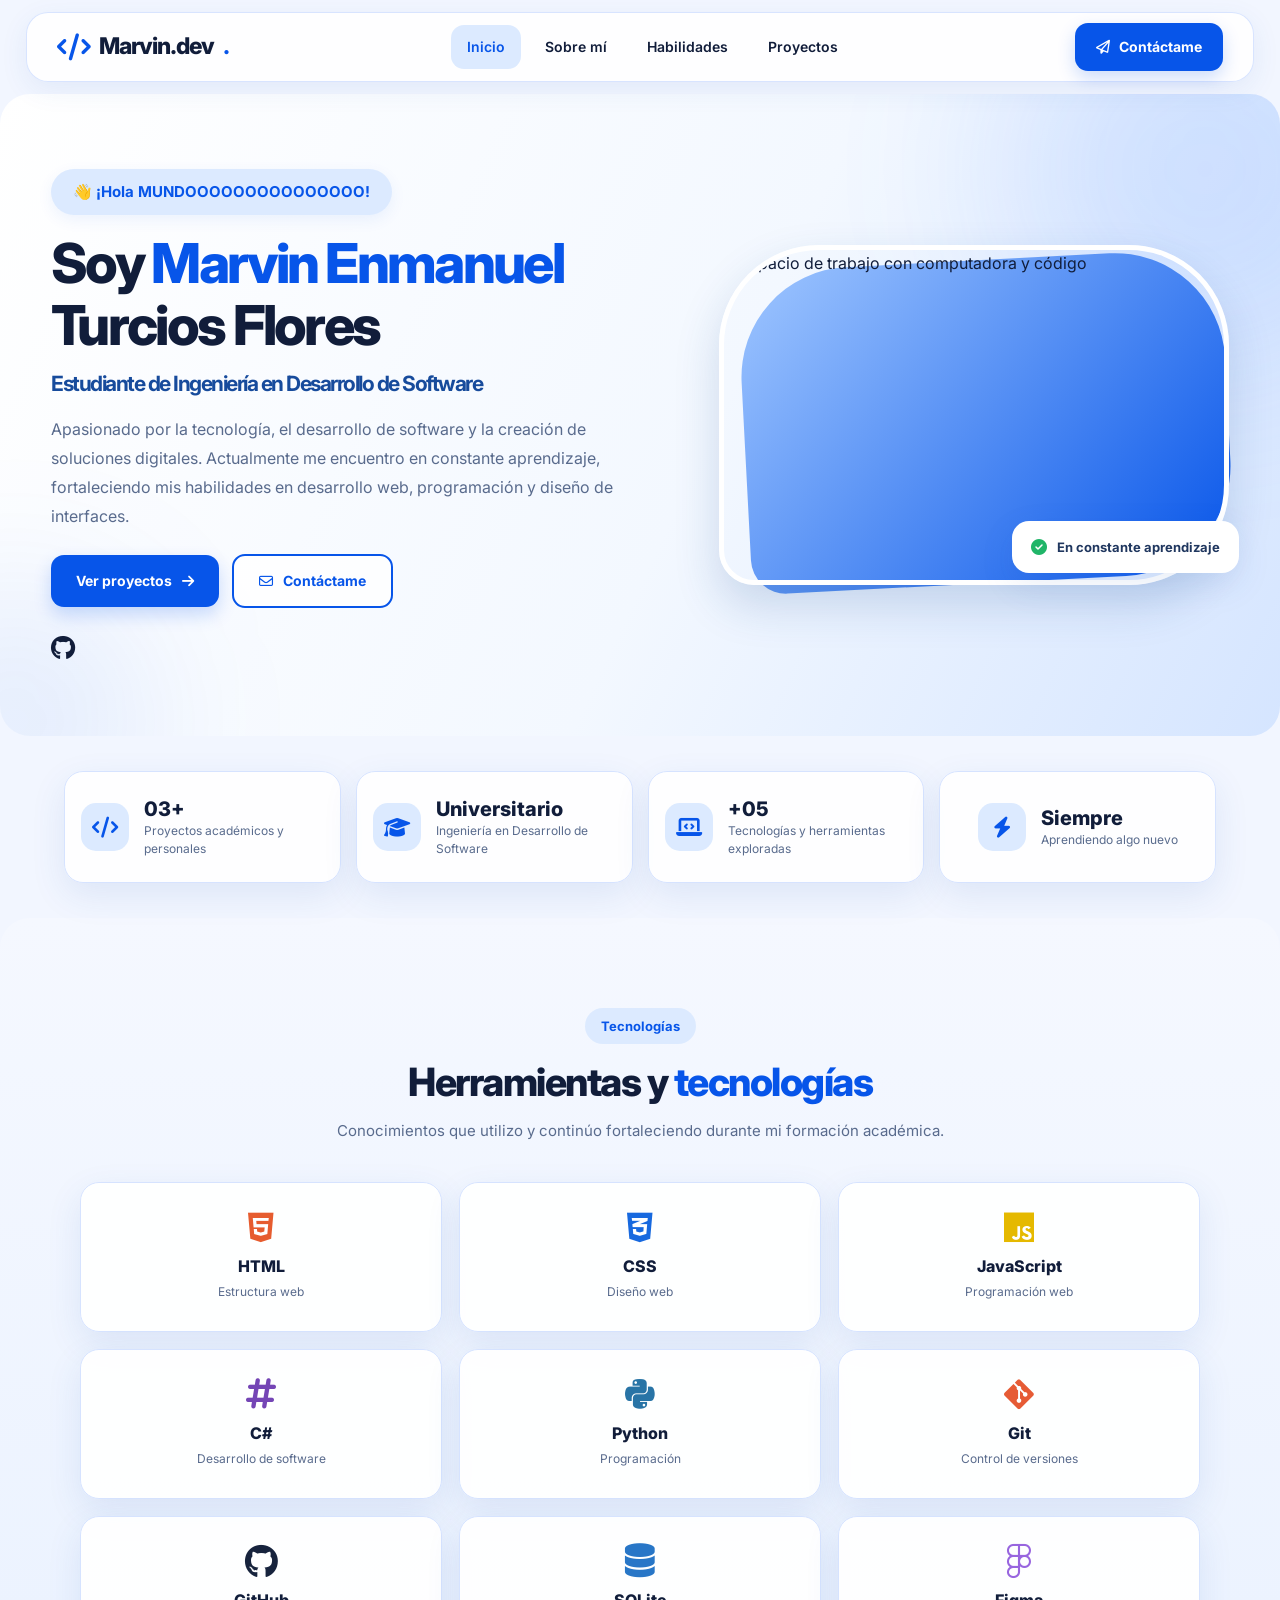
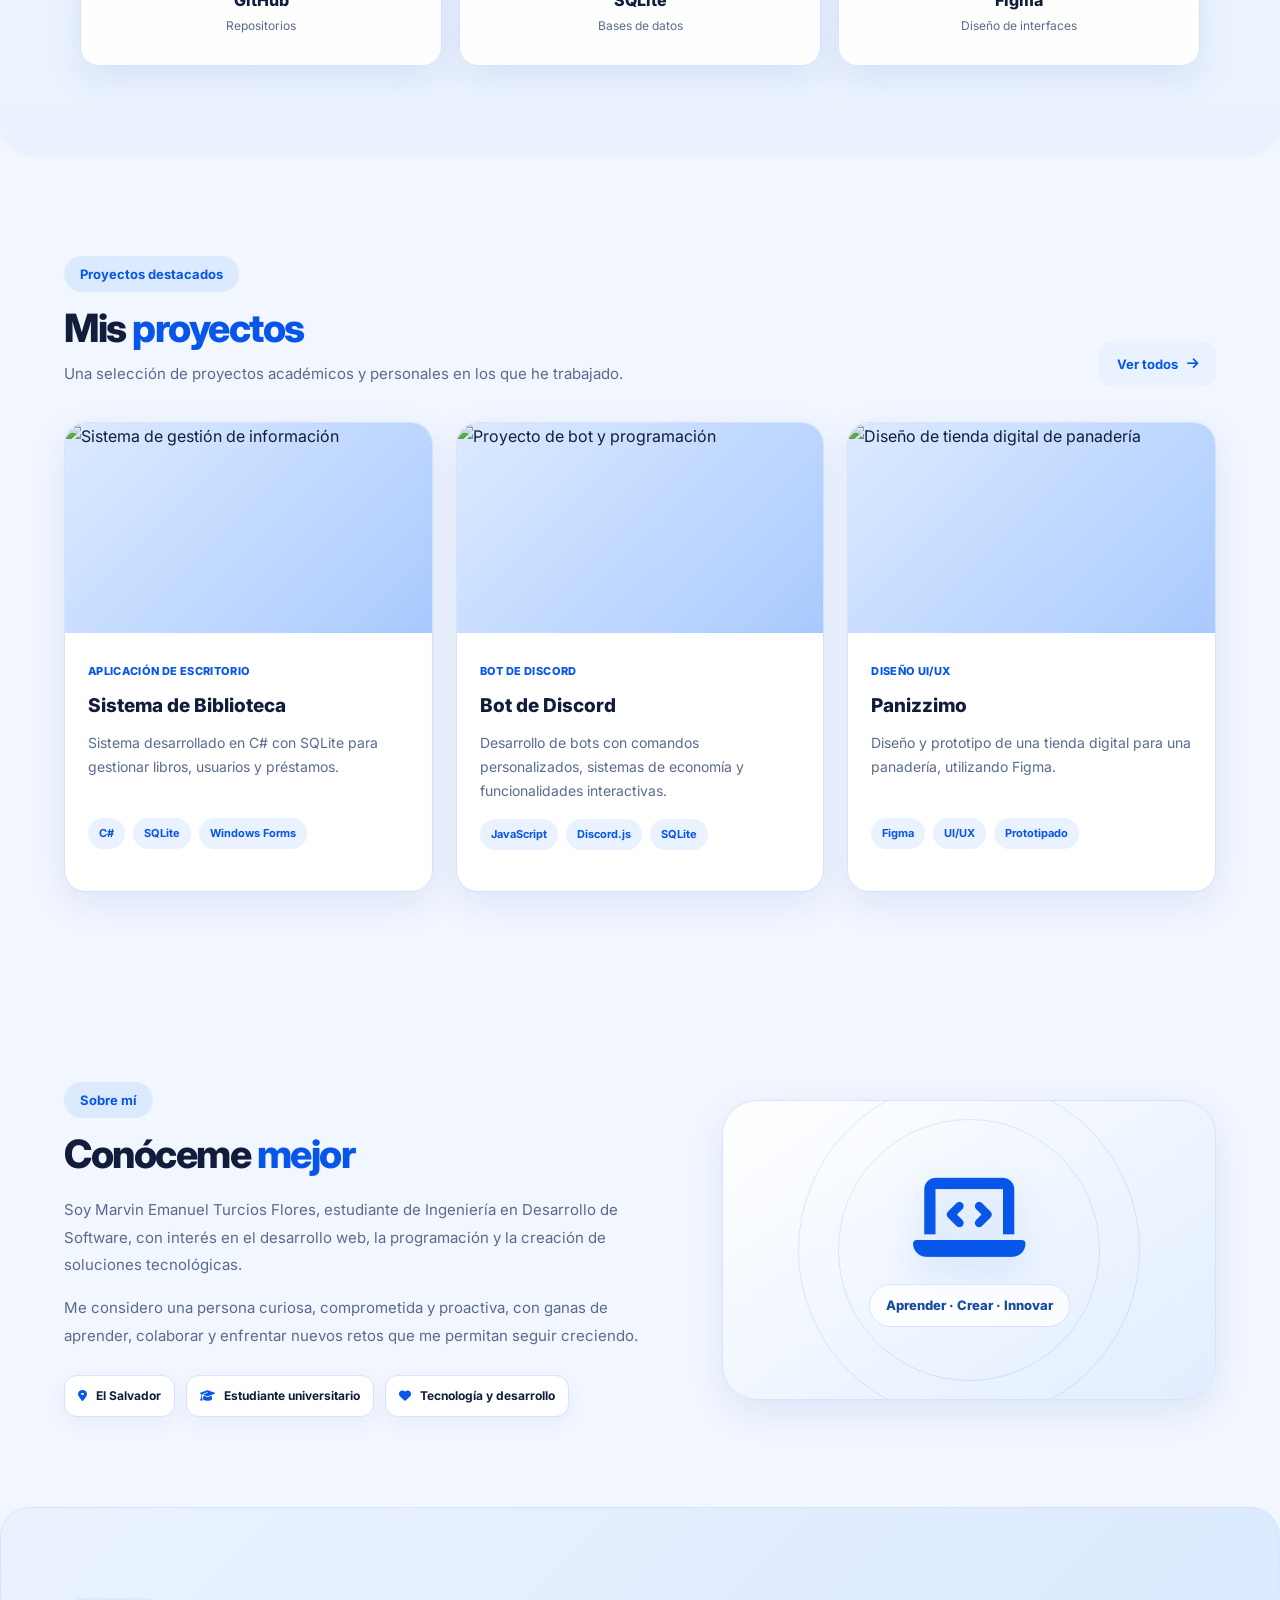
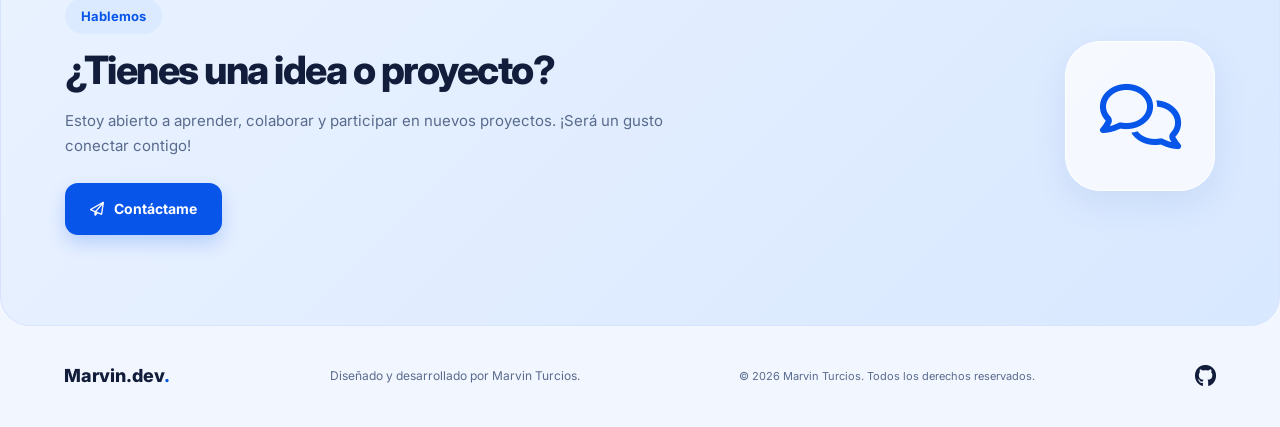
==== commit 5c7f47b3: "commit 7: realizar cambio temporal para demostrar revert" ====
--- a/index.html
+++ b/index.html
@@ -1,4 +1,3 @@
-
 <!DOCTYPE html>
 <html lang="es">
 
@@ -40,19 +39,17 @@
             </a>
 
             <ul>
-                <li><a href="#inicio" class="active">Inicio</a></li>
-                <li><a href="#sobre-mi">Sobre mí</a></li>
-                <li><a href="#habilidades">Habilidades</a></li>
-                <li><a href="#proyectos">Proyectos</a></li>
+                <li><a href="index.html" class="active">Inicio</a></li>
+                <li><a href="about.html">Sobre mí</a></li>
+                <li><a href="index.html#habilidades">Habilidades</a></li>
+                <li><a href="projects.html">Proyectos</a></li>
             </ul>
 
             <div class="nav-actions">
-
-                <a href="#contacto" class="nav-contact">
+                <a href="contact.html" class="nav-contact">
                     <i class="fa-regular fa-paper-plane"></i>
                     Contáctame
                 </a>
-
             </div>
 
         </nav>
@@ -71,11 +68,11 @@
             <div class="hero-content">
 
                 <span class="hero-greeting">
-                    👋 ¡Hola!
+                    👋 ¡Hola MUNDOOOOOOOOOOOOOOO!
                 </span>
 
                 <h1>
-                    Soy <span>Marvin</span> Turcios
+                    Soy <span>Marvin Enmanuel</span> Turcios Flores
                 </h1>
 
                 <h2>
--- a/css/style.css
+++ b/css/style.css
@@ -807,3 +807,859 @@
         transform: none !important;
     }
 }
+
+
+.education-grid {
+    max-width: 1250px;
+    margin: auto;
+    display: grid;
+    grid-template-columns: repeat(2, minmax(0, 1fr));
+    gap: 22px;
+}
+
+.education-card {
+    overflow: hidden;
+    background: #fff;
+    border: 1px solid var(--border);
+    border-radius: 22px;
+    box-shadow: var(--shadow);
+    transition: transform .55s var(--ease-premium),
+                box-shadow .55s var(--ease-premium),
+                border-color .3s ease;
+}
+
+.education-card:hover {
+    transform: translateY(-7px);
+    border-color: #a9c9ff;
+    box-shadow: var(--shadow-hover);
+}
+
+.education-image {
+    height: 190px;
+    display: flex;
+    align-items: center;
+    justify-content: center;
+    color: var(--primary);
+    background: linear-gradient(135deg, #eaf2ff, #cbdfff);
+    font-size: 58px;
+}
+
+.education-content {
+    padding: 23px;
+}
+
+.education-category {
+    display: inline-block;
+    margin-bottom: 9px;
+    color: var(--primary);
+    font-size: 11px;
+    font-weight: 800;
+    letter-spacing: .35px;
+    text-transform: uppercase;
+}
+
+.education-content h3 {
+    margin-bottom: 10px;
+    color: var(--text);
+    font-size: 18px;
+    font-weight: 800;
+    line-height: 1.4;
+}
+
+.education-content p {
+    margin-bottom: 15px;
+    color: var(--text-secondary);
+    font-size: 13px;
+    line-height: 1.75;
+}
+
+.education-status {
+    display: inline-flex;
+    align-items: center;
+    gap: 7px;
+    color: #168653;
+    font-size: 12px;
+    font-weight: 700;
+}
+
+.education-certifications {
+    display: flex;
+    flex-wrap: wrap;
+    gap: 8px;
+}
+
+.education-certifications span {
+    display: inline-flex;
+    align-items: center;
+    gap: 7px;
+    padding: 7px 11px;
+    color: var(--primary);
+    background: var(--primary-light);
+    border-radius: 20px;
+    font-size: 11px;
+    font-weight: 700;
+}
+
+@media (max-width: 700px) {
+    .education-grid {
+        grid-template-columns: 1fr;
+        gap: 17px;
+    }
+
+    .education-image {
+        height: 170px;
+    }
+
+    .education-content {
+        padding: 20px;
+    }
+}
+.education-card:last-child .education-image {
+    background: #ffffff;
+}
+
+.education-card:last-child .education-image img {
+    object-fit: contain;
+    padding: 20px;
+}
+
+
+.education-card {
+    overflow: hidden;
+}
+
+.education-image {
+    position: relative;
+    display: block;
+    width: 100%;
+    height: 190px;
+    overflow: hidden;
+    background: #dce9ff;
+}
+
+.education-image > img {
+    position: absolute;
+    top: 0;
+    left: 0;
+    display: block;
+    width: 100%;
+    max-width: none;
+    height: 100%;
+    padding: 0;
+    object-fit: cover;
+    transition: transform .5s ease;
+}
+
+.education-card:hover .education-image > img {
+    transform: scale(1.05);
+}
+
+.education-icon {
+    position: absolute;
+    top: 14px;
+    right: 14px;
+    z-index: 2;
+    width: 42px;
+    height: 42px;
+    display: flex;
+    align-items: center;
+    justify-content: center;
+    color: var(--primary);
+    background: rgba(255, 255, 255, .94);
+    border: 1px solid rgba(255, 255, 255, .8);
+    border-radius: 13px;
+    font-size: 18px;
+    box-shadow: 0 4px 14px rgba(20, 45, 90, .12);
+}
+
+.education-image .education-icon i {
+    font-size: 18px;
+}
+
+.education-card:last-child .education-image {
+    background: #ffffff;
+}
+
+.education-card:last-child .education-image > img {
+    object-fit: contain;
+    padding: 20px;
+}
+
+
+.about-visual {
+    position: relative;
+    width: 100%;
+    max-width: 470px;
+    margin: 0 auto;
+    border-radius: 26px;
+    isolation: isolate;
+}
+
+.about-photo {
+    display: block;
+    width: 100%;
+    height: auto;
+    aspect-ratio: 1 / 1;
+    object-fit: cover;
+    border-radius: 26px;
+    box-shadow: 0 15px 35px rgba(25, 75, 150, .12);
+}
+
+/* Icono de computadora */
+
+.floating-tech-icon {
+    position: absolute;
+    top: 11%;
+    right: 8%;
+    z-index: 2;
+    width: 70px;
+    height: 70px;
+    display: flex;
+    align-items: center;
+    justify-content: center;
+    color: var(--primary);
+    background: rgba(255, 255, 255, .92);
+    border: 1px solid #dce8ff;
+    border-radius: 20px;
+    box-shadow: 0 8px 22px rgba(25, 75, 150, .12);
+    font-size: 29px;
+    animation: computer-float 3s ease-in-out infinite;
+}
+
+/* Etiqueta inferior */
+
+.about-tagline {
+    position: absolute;
+    bottom: 7%;
+    left: 50%;
+    z-index: 2;
+    transform: translateX(-50%);
+    white-space: nowrap;
+    padding: 12px 19px;
+    color: #174a9b;
+    background: rgba(255, 255, 255, .95);
+    border: 1px solid #dce8ff;
+    border-radius: 30px;
+    box-shadow: 0 7px 20px rgba(25, 75, 150, .12);
+    font-size: 13px;
+    font-weight: 800;
+    animation: tagline-float 3.5s ease-in-out infinite;
+}
+
+/* Animaciones */
+
+@keyframes computer-float {
+    0%, 100% {
+        transform: translateY(0) rotate(0deg);
+    }
+
+    50% {
+        transform: translateY(-9px) rotate(3deg);
+    }
+}
+
+@keyframes tagline-float {
+    0%, 100% {
+        transform: translate(-50%, 0);
+    }
+
+    50% {
+        transform: translate(-50%, -5px);
+    }
+}
+
+/* Accesibilidad */
+
+@media (prefers-reduced-motion: reduce) {
+    .floating-tech-icon,
+    .about-tagline {
+        animation: none;
+    }
+}
+
+/* Adaptación a pantallas pequeñas */
+
+@media (max-width: 600px) {
+    .about-visual {
+        max-width: 100%;
+    }
+
+    .floating-tech-icon {
+        width: 55px;
+        height: 55px;
+        font-size: 23px;
+        border-radius: 16px;
+    }
+
+    .about-tagline {
+        padding: 10px 14px;
+        font-size: 11px;
+    }
+}
+
+
+/* CONTACT PAGE */
+
+.contact-page {
+    width: 100%;
+    min-height: calc(100vh - 100px);
+    padding: 125px 4% 75px;
+    position: relative;
+    display: block;
+    background: linear-gradient(135deg, #edf4ff, #dceaff);
+    border: none;
+    border-radius: 0;
+}
+
+.contact-layout {
+    width: 100%;
+    max-width: 1450px;
+    margin: 0 auto;
+    display: grid;
+    grid-template-columns: 1.12fr 0.88fr 1.05fr;
+    align-items: center;
+    gap: 26px;
+}
+
+/* PRESENTATION */
+
+.contact-hero {
+    text-align: center;
+    padding: 15px 5px;
+}
+
+.contact-illustration {
+    width: 100%;
+    max-width: 500px;
+    height: 300px;
+    margin: 0 auto 12px;
+    display: flex;
+    align-items: center;
+    justify-content: center;
+}
+
+.contact-illustration img {
+    width: 100%;
+    height: 100%;
+    object-fit: contain;
+    filter: drop-shadow(0 15px 20px rgba(37, 99, 235, 0.13));
+    animation: contact-image-float 5s ease-in-out infinite;
+}
+
+.contact-eyebrow {
+    display: inline-block;
+    margin-bottom: 12px;
+    color: var(--text);
+    font-size: 18px;
+    font-weight: 500;
+}
+
+.contact-hero h1 {
+    margin-bottom: 18px;
+    color: var(--text);
+    font-size: clamp(34px, 3.2vw, 52px);
+    font-weight: 800;
+    line-height: 1.12;
+    letter-spacing: -2px;
+}
+
+.contact-hero h1 span {
+    display: block;
+    color: var(--primary);
+}
+
+.contact-hero > p {
+    max-width: 500px;
+    margin: 0 auto;
+    color: var(--text-secondary);
+    font-size: 16px;
+    line-height: 1.8;
+}
+
+/* CONTACT INFORMATION AND FORM CARDS */
+
+.contact-info-card,
+.contact-form-card {
+    width: 100%;
+    min-width: 0;
+    height: 100%;
+    padding: 38px 32px;
+    background: rgba(255, 255, 255, 0.82);
+    border: 1px solid rgba(190, 211, 250, 0.65);
+    border-radius: 30px;
+    box-shadow: 0 15px 40px rgba(42, 91, 160, 0.08);
+    backdrop-filter: blur(12px);
+}
+
+.contact-info-card h2,
+.contact-form-card h2 {
+    margin-bottom: 20px;
+    color: var(--text);
+    font-size: 28px;
+    font-weight: 800;
+    letter-spacing: -0.8px;
+}
+
+.contact-description {
+    margin-bottom: 35px;
+    color: var(--text-secondary);
+    font-size: 15px;
+    line-height: 1.8;
+}
+
+/* CONTACT METHODS */
+
+.contact-methods {
+    display: flex;
+    flex-direction: column;
+    gap: 28px;
+}
+
+.contact-method {
+    display: flex;
+    align-items: center;
+    gap: 18px;
+    min-width: 0;
+    color: inherit;
+    text-decoration: none;
+    transition: transform 0.3s ease;
+}
+
+.contact-method:hover {
+    transform: translateX(5px);
+}
+
+.contact-method-icon {
+    width: 82px;
+    height: 82px;
+    min-width: 82px;
+    display: flex;
+    align-items: center;
+    justify-content: center;
+    border-radius: 22px;
+    background: #eaf2ff;
+    color: var(--primary);
+    font-size: 35px;
+    transition: background 0.3s ease, transform 0.3s ease;
+}
+
+.contact-method:hover .contact-method-icon {
+    background: #dceaff;
+    transform: scale(1.05);
+}
+
+.contact-method-text {
+    min-width: 0;
+}
+
+.contact-method-text h3 {
+    margin-bottom: 7px;
+    color: var(--text);
+    font-size: 16px;
+    font-weight: 800;
+}
+
+.contact-method-text p {
+    color: var(--text-secondary);
+    font-size: 15px;
+    line-height: 1.6;
+    overflow-wrap: anywhere;
+}
+
+/* CONTACT FORM */
+
+.contact-form-card form {
+    display: flex;
+    flex-direction: column;
+    gap: 17px;
+}
+
+.contact-field {
+    display: flex;
+    flex-direction: column;
+    gap: 8px;
+}
+
+.contact-field label {
+    color: var(--text);
+    font-size: 14px;
+    font-weight: 700;
+}
+
+.contact-field input,
+.contact-field textarea {
+    width: 100%;
+    padding: 14px 16px;
+    border: 1px solid #d2def1;
+    border-radius: 13px;
+    background: rgba(255, 255, 255, 0.85);
+    color: var(--text);
+    font-family: inherit;
+    font-size: 14px;
+    outline: none;
+    transition: border-color 0.3s ease, box-shadow 0.3s ease;
+}
+
+.contact-field input {
+    min-height: 51px;
+}
+
+.contact-field textarea {
+    min-height: 140px;
+    resize: vertical;
+}
+
+.contact-field input:focus,
+.contact-field textarea:focus {
+    border-color: var(--primary);
+    box-shadow: 0 0 0 4px rgba(7, 85, 233, 0.09);
+}
+
+.contact-field input::placeholder,
+.contact-field textarea::placeholder {
+    color: #929db0;
+}
+
+.contact-submit {
+    width: 100%;
+    min-height: 56px;
+    margin-top: 5px;
+    display: flex;
+    align-items: center;
+    justify-content: center;
+    gap: 15px;
+    border: none;
+    border-radius: 14px;
+    background: var(--primary);
+    color: white;
+    font-family: inherit;
+    font-size: 15px;
+    font-weight: 800;
+    box-shadow: 0 9px 20px rgba(7, 85, 233, 0.19);
+    cursor: pointer;
+    transition: transform 0.3s ease, box-shadow 0.3s ease;
+}
+
+.contact-submit:hover {
+    transform: translateY(-3px);
+    box-shadow: 0 13px 25px rgba(7, 85, 233, 0.25);
+}
+
+.contact-submit i {
+    font-size: 17px;
+}
+
+/* ANIMATION */
+
+@keyframes contact-image-float {
+    0%, 100% {
+        transform: translateY(0);
+    }
+
+    50% {
+        transform: translateY(-9px);
+    }
+}
+
+/* TABLET */
+
+@media (max-width: 1150px) {
+    .contact-layout {
+        grid-template-columns: repeat(2, minmax(0, 1fr));
+        max-width: 900px;
+    }
+
+    .contact-hero {
+        grid-column: 1 / -1;
+        max-width: 650px;
+        margin: 0 auto;
+    }
+
+    .contact-illustration {
+        height: 260px;
+    }
+}
+
+/* MOBILE */
+
+@media (max-width: 700px) {
+    .contact-page {
+        padding: 115px 5% 55px;
+    }
+
+    .contact-layout {
+        grid-template-columns: 1fr;
+        gap: 22px;
+    }
+
+    .contact-hero {
+        grid-column: auto;
+    }
+
+    .contact-illustration {
+        height: 220px;
+    }
+
+    .contact-hero h1 {
+        font-size: 36px;
+    }
+
+    .contact-hero > p {
+        font-size: 14px;
+    }
+
+    .contact-info-card,
+    .contact-form-card {
+        padding: 28px 23px;
+        border-radius: 24px;
+    }
+
+    .contact-info-card h2,
+    .contact-form-card h2 {
+        font-size: 24px;
+    }
+
+    .contact-method-icon {
+        width: 65px;
+        height: 65px;
+        min-width: 65px;
+        font-size: 28px;
+        border-radius: 18px;
+    }
+
+    .contact-methods {
+        gap: 23px;
+    }
+}
+
+@media (prefers-reduced-motion: reduce) {
+    .contact-illustration img {
+        animation: none;
+    }
+}
+
+
+/* Nueva distribución de la página de contacto */
+
+.contact-page {
+    padding: 135px 5% 80px;
+}
+
+.contact-layout {
+    max-width: 1250px;
+    margin: 0 auto;
+    display: grid;
+    grid-template-columns: 1fr 1fr;
+    grid-template-areas:
+        "hero form"
+        "info info";
+    gap: 35px;
+    align-items: stretch;
+}
+
+/* Imagen y presentación */
+
+.contact-hero {
+    grid-area: hero;
+    align-self: center;
+    padding: 20px;
+}
+
+.contact-illustration {
+    max-width: 520px;
+    height: 300px;
+    margin: 0 auto 20px;
+}
+
+.contact-hero h1 {
+    font-size: clamp(35px, 3.5vw, 48px);
+}
+
+/* Formulario */
+
+.contact-form-card {
+    grid-area: form;
+    padding: 40px;
+    align-self: stretch;
+}
+
+.contact-form-card h2 {
+    font-size: 30px;
+    margin-bottom: 28px;
+}
+
+/* Información de contacto */
+
+.contact-info-card {
+    grid-area: info;
+    padding: 35px 42px;
+}
+
+.contact-info-card h2 {
+    margin-bottom: 12px;
+}
+
+.contact-description {
+    max-width: 800px;
+    margin-bottom: 28px;
+}
+
+.contact-methods {
+    display: grid;
+    grid-template-columns: repeat(3, minmax(0, 1fr));
+    gap: 25px;
+}
+
+.contact-method {
+    padding: 15px;
+    border-radius: 18px;
+    background: rgba(234, 242, 255, 0.55);
+}
+
+.contact-method:hover {
+    transform: translateY(-4px);
+}
+
+/* Tablets */
+
+@media (max-width: 850px) {
+    .contact-layout {
+        grid-template-columns: 1fr;
+        grid-template-areas:
+            "hero"
+            "form"
+            "info";
+        gap: 25px;
+        max-width: 650px;
+    }
+
+    .contact-hero {
+        padding: 10px;
+    }
+
+    .contact-methods {
+        grid-template-columns: 1fr;
+    }
+
+    .contact-form-card,
+    .contact-info-card {
+        padding: 30px;
+    }
+}
+
+/* Celulares */
+
+@media (max-width: 500px) {
+    .contact-page {
+        padding: 115px 5% 50px;
+    }
+
+    .contact-illustration {
+        height: 210px;
+    }
+
+    .contact-hero h1 {
+        font-size: 34px;
+    }
+
+    .contact-form-card,
+    .contact-info-card {
+        padding: 24px 20px;
+    }
+}
+
+
+/* Ajustes de navegación en pantallas móviles */
+@media (max-width: 700px) {
+    nav {
+        padding: 10px 12px;
+        gap: 7px;
+    }
+
+    .logo {
+        font-size: 19px;
+    }
+
+    .logo i {
+        font-size: 23px;
+    }
+
+    nav ul {
+        width: auto;
+        flex-wrap: nowrap;
+        gap: 0;
+    }
+
+    nav ul li a {
+        padding: 7px 7px;
+        font-size: 11px;
+    }
+
+    .nav-actions {
+        display: flex;
+        justify-content: center;
+    }
+
+    .nav-contact {
+        padding: 8px 11px;
+        font-size: 11px;
+    }
+}
+
+/* Ajuste para celulares pequeños */
+@media (max-width: 360px) {
+    nav ul {
+        width: 100%;
+        flex-wrap: wrap;
+    }
+
+    nav ul li a {
+        padding: 7px 6px;
+        font-size: 10px;
+    }
+
+    .nav-actions {
+        width: 100%;
+        justify-content: center;
+    }
+}
+
+
+/* Ajustes de navegación para tablets */
+@media (min-width: 701px) and (max-width: 850px) {
+    nav {
+        padding: 10px 16px;
+        gap: 10px;
+    }
+
+    .logo {
+        font-size: 18px;
+        gap: 6px;
+    }
+
+    .logo i {
+        font-size: 22px;
+    }
+
+    nav ul {
+        flex: 1;
+        min-width: 0;
+        gap: 0;
+    }
+
+    nav ul li a {
+        padding: 8px 7px;
+        font-size: 11px;
+        white-space: nowrap;
+    }
+
+    .nav-actions {
+        flex-shrink: 0;
+    }
+
+    .nav-contact {
+        padding: 9px 12px;
+        font-size: 11px;
+        white-space: nowrap;
+    }
+}
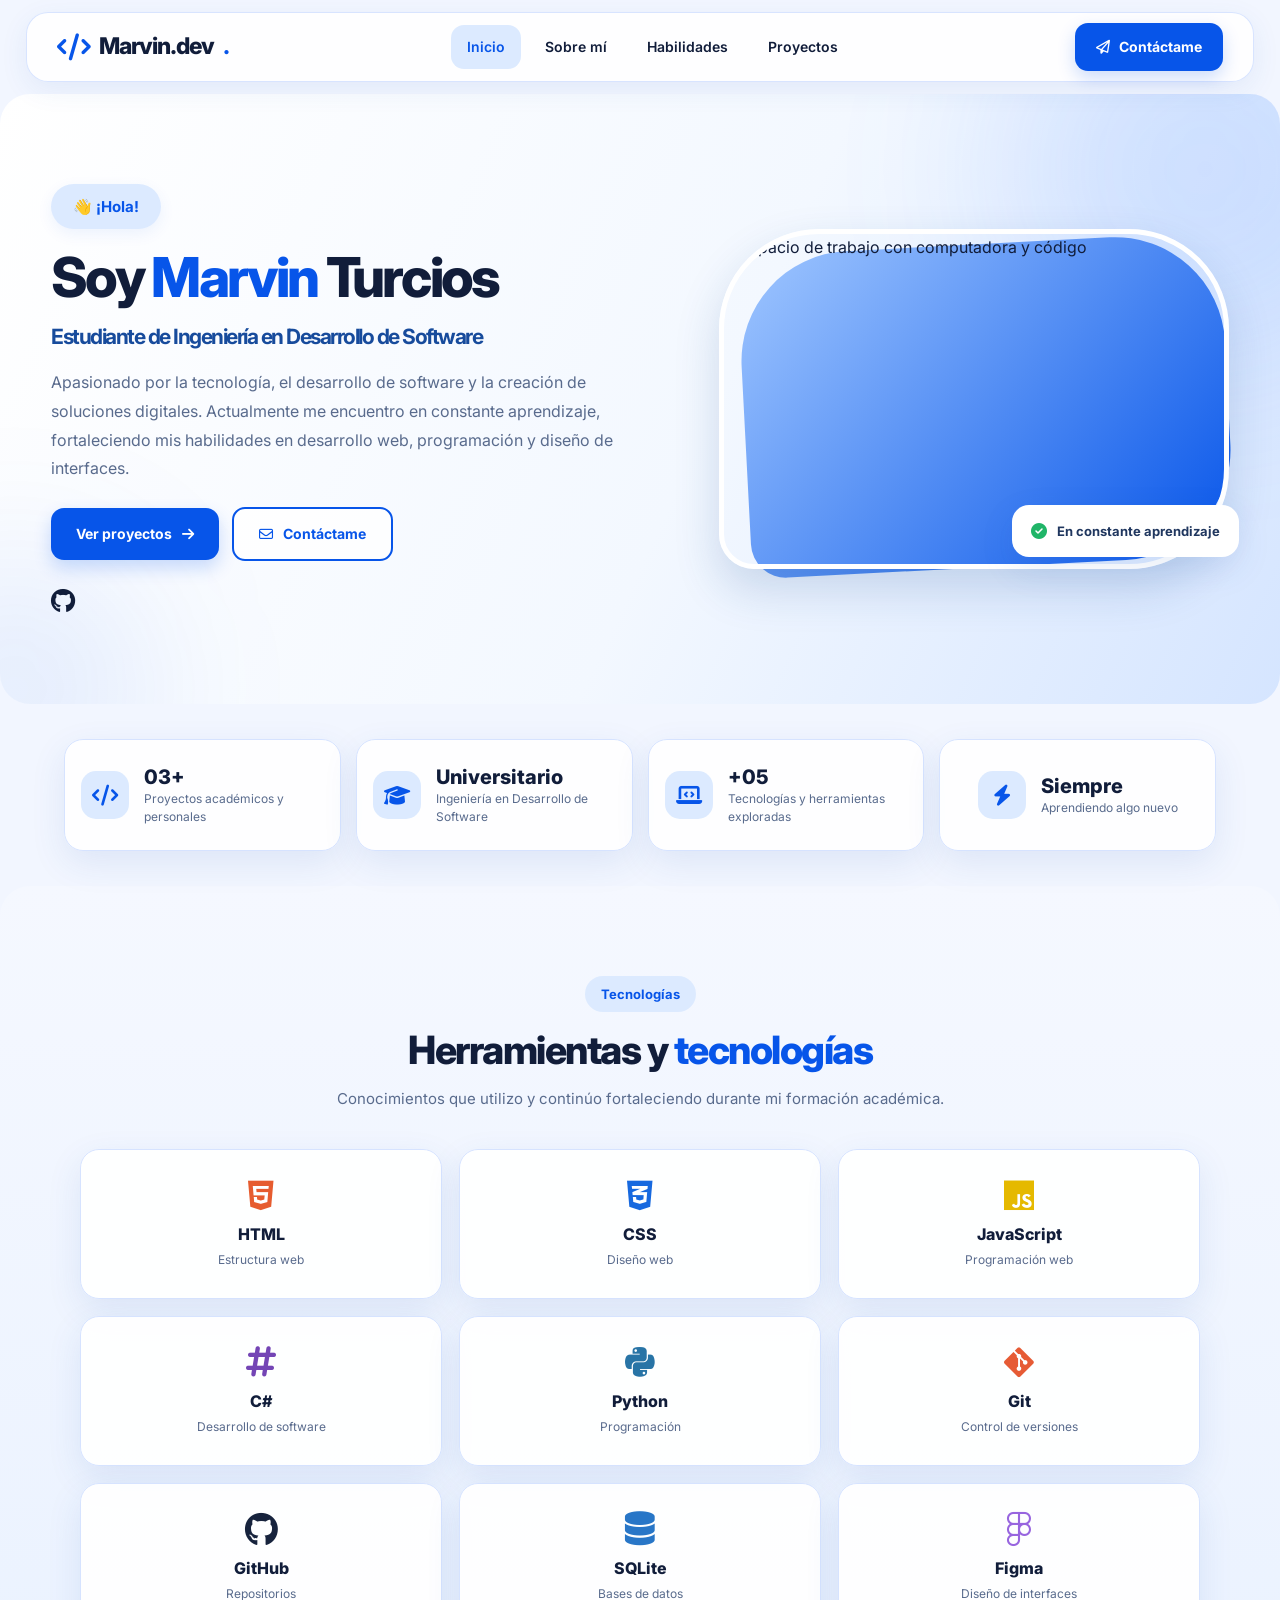
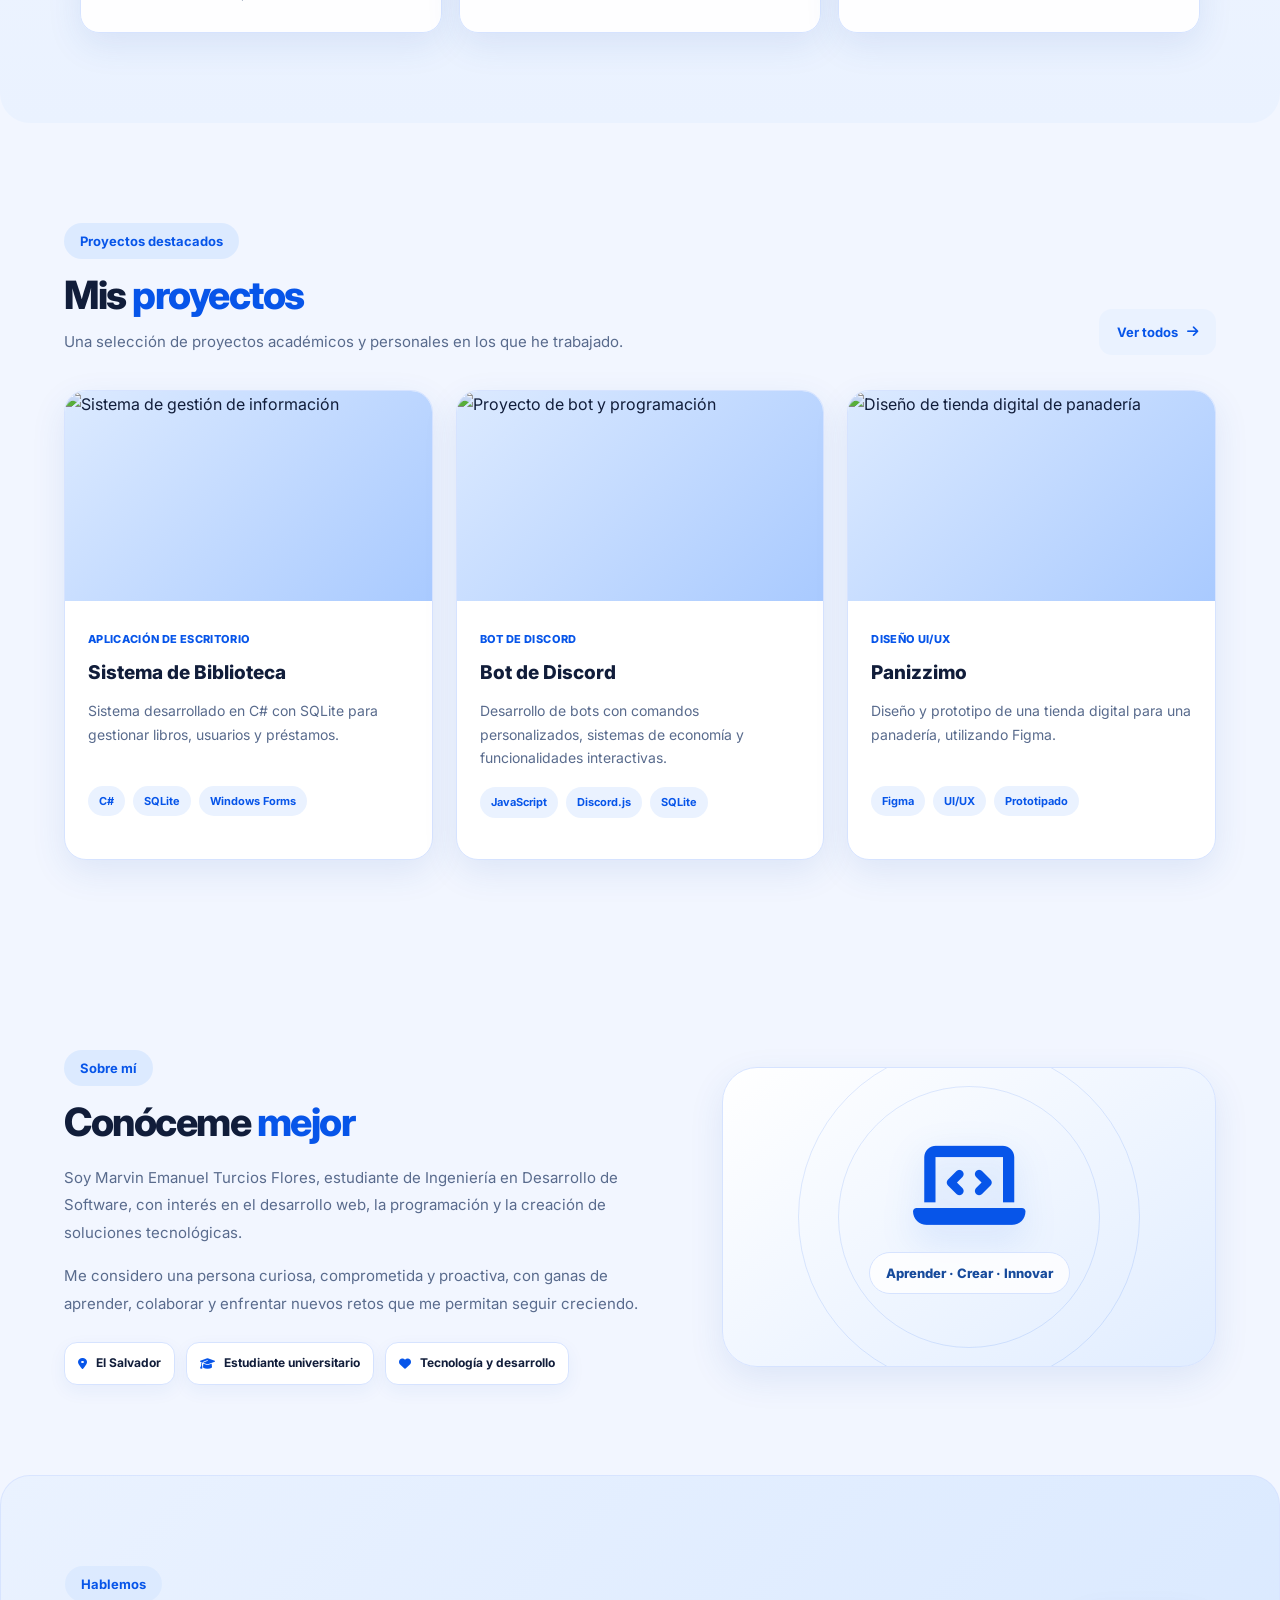
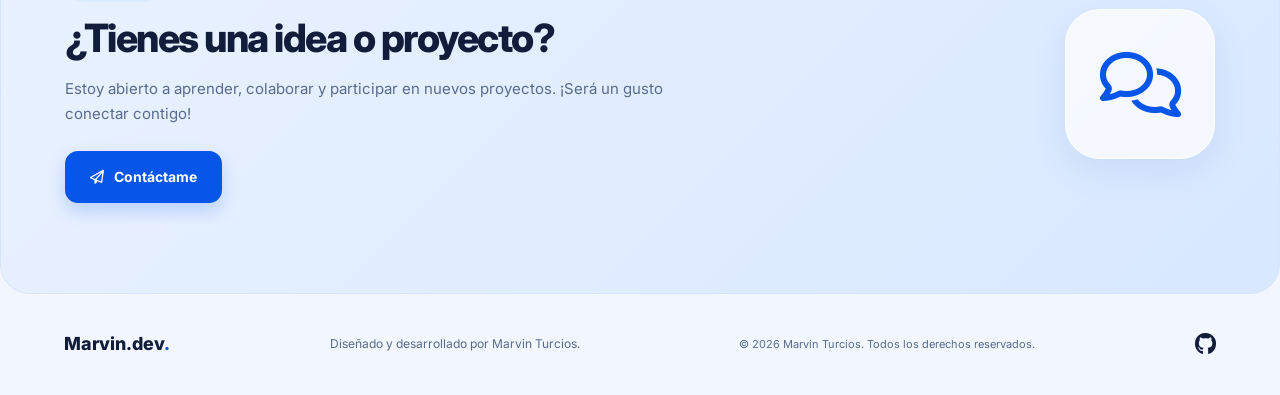
==== commit 0753991a: "Revert "commit 7: realizar cambio temporal para demostrar revert" This reverts commit 5c7f47b3a72d22" ====
--- a/index.html
+++ b/index.html
@@ -68,11 +68,11 @@
             <div class="hero-content">
 
                 <span class="hero-greeting">
-                    👋 ¡Hola MUNDOOOOOOOOOOOOOOO!
+                    👋 ¡Hola!
                 </span>
 
                 <h1>
-                    Soy <span>Marvin Enmanuel</span> Turcios Flores
+                    Soy <span>Marvin</span> Turcios
                 </h1>
 
                 <h2>
